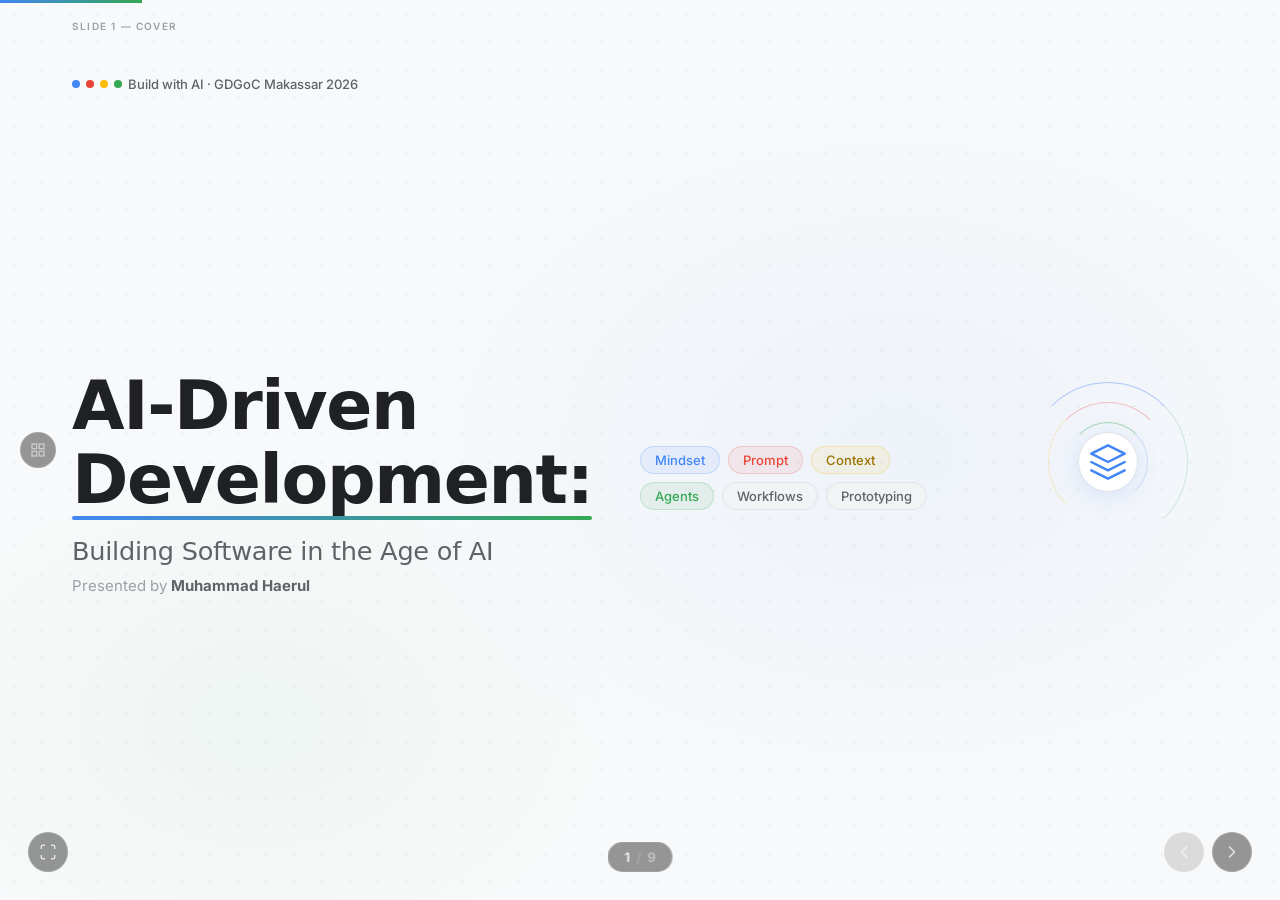
==== index.html @ 2d121dee "slide cover" ====
<!DOCTYPE html>
<html lang="en">
<head>
  <meta charset="UTF-8" />
  <meta name="viewport" content="width=device-width, initial-scale=1.0" />
  <title>AI-Driven Development — GDGoC Makassar 2026</title>
  <link rel="preconnect" href="https://fonts.googleapis.com" />
  <link rel="preconnect" href="https://fonts.gstatic.com" crossorigin />
  <link href="https://fonts.googleapis.com/css2?family=Google+Sans:wght@400;500;700&family=Google+Sans+Display:wght@400;700&family=DM+Mono:wght@400;500&family=Inter:wght@300;400;500;600&display=swap" rel="stylesheet" />
  <link rel="stylesheet" href="styles.css" />
</head>
<body>

  <!-- Progress Bar -->
  <div class="progress-bar" id="progressBar"></div>

  <!-- Slide Counter -->
  <div class="slide-counter" id="slideCounter">
    <span id="currentSlide">1</span>
    <span class="divider">/</span>
    <span id="totalSlides">9</span>
  </div>

  <!-- Navigation Controls -->
  <div class="nav-controls">
    <button class="nav-btn" id="prevBtn" onclick="prevSlide()">
      <svg width="20" height="20" viewBox="0 0 24 24" fill="none" stroke="currentColor" stroke-width="2" stroke-linecap="round" stroke-linejoin="round"><polyline points="15 18 9 12 15 6"></polyline></svg>
    </button>
    <button class="nav-btn" id="nextBtn" onclick="nextSlide()">
      <svg width="20" height="20" viewBox="0 0 24 24" fill="none" stroke="currentColor" stroke-width="2" stroke-linecap="round" stroke-linejoin="round"><polyline points="9 18 15 12 9 6"></polyline></svg>
    </button>
  </div>

  <!-- Fullscreen Button -->
  <button class="fullscreen-btn" id="fullscreenBtn" onclick="toggleFullscreen()">
    <svg width="18" height="18" viewBox="0 0 24 24" fill="none" stroke="currentColor" stroke-width="2"><path d="M8 3H5a2 2 0 0 0-2 2v3m18 0V5a2 2 0 0 0-2-2h-3m0 18h3a2 2 0 0 0 2-2v-3M3 16v3a2 2 0 0 0 2 2h3"/></svg>
  </button>

  <!-- Slides Container -->
  <div class="slides-container" id="slidesContainer">

    <!-- ============================
         SLIDE 1 — COVER
         ============================ -->
    <section class="slide slide-cover active" id="slide-1">
      <div class="slide-label">Slide 1 — Cover</div>
      <div class="cover-bg">
        <div class="cover-dots"></div>
        <div class="cover-gradient"></div>
      </div>
      <div class="slide-content cover-layout">
        <div class="cover-meta">
          <div class="event-badge">
            <span class="gdg-dot dot-blue"></span>
            <span class="gdg-dot dot-red"></span>
            <span class="gdg-dot dot-yellow"></span>
            <span class="gdg-dot dot-green"></span>
            <span class="event-text">Build with AI · GDGoC Makassar 2026</span>
          </div>
        </div>
        <div class="cover-headline">
          <h1 class="cover-title">
            <span class="title-line">AI-Driven</span>
            <span class="title-line accent-underline">Development:</span>
          </h1>
          <h2 class="cover-subtitle">Building Software in the Age of AI</h2>
          <p class="cover-presenter">Presented by <strong>Muhammad Haerul</strong></p>
        </div>
        <div class="cover-tags">
          <span class="tag tag-blue">Mindset</span>
          <span class="tag tag-red">Prompt</span>
          <span class="tag tag-yellow">Context</span>
          <span class="tag tag-green">Agents</span>
          <span class="tag">Workflows</span>
          <span class="tag">Prototyping</span>
        </div>
        <div class="cover-visual">
          <div class="ai-orb">
            <div class="orb-ring ring-1"></div>
            <div class="orb-ring ring-2"></div>
            <div class="orb-ring ring-3"></div>
            <div class="orb-core">
              <svg width="40" height="40" viewBox="0 0 24 24" fill="none"><path d="M12 2L2 7l10 5 10-5-10-5zM2 17l10 5 10-5M2 12l10 5 10-5" stroke="#4285F4" stroke-width="1.5" stroke-linecap="round" stroke-linejoin="round"/></svg>
            </div>
          </div>
        </div>
      </div>
    </section>

    <!-- ============================
         SLIDE 2 — SPEAKER INTRO
         ============================ -->
    <section class="slide slide-speaker" id="slide-2">
      <div class="slide-label">Slide 2 — Speaker Introduction</div>
      <div class="slide-content speaker-layout">
        <div class="speaker-header">
          <div class="speaker-avatar">MH</div>
          <div class="speaker-info">
            <h2 class="speaker-name">Muhammad Haerul</h2>
            <p class="speaker-role">AI Engineer · 4 Years of Experience</p>
            <p class="speaker-edu">B.Sc. Computer Science, Universitas Hasanuddin · 2020</p>
          </div>
        </div>
        <div class="speaker-divider"></div>
        <div class="speaker-sections">
          <div class="speaker-section">
            <h4 class="section-label">Professional Experience</h4>
            <div class="timeline-list">
              <div class="timeline-item">
                <span class="t-year present">Present</span>
                <span class="t-dot" style="background:#34A853"></span>
                <span class="t-role">Co-Founder — <strong>Aksarahub.id</strong></span>
              </div>
              <div class="timeline-item">
                <span class="t-year present">2026</span>
                <span class="t-dot" style="background:#4285F4"></span>
                <span class="t-role">AI Team Lead — <strong>RevoU</strong></span>
              </div>
              <div class="timeline-item">
                <span class="t-year">2025</span>
                <span class="t-dot" style="background:#4285F4"></span>
                <span class="t-role">AI Engineer — <strong>Paper.id</strong></span>
              </div>
              <div class="timeline-item">
                <span class="t-year">2024</span>
                <span class="t-dot" style="background:#4285F4"></span>
                <span class="t-role">Computer Vision Engineer — <strong>Masa Geosciences</strong></span>
              </div>
              <div class="timeline-item">
                <span class="t-year">2023</span>
                <span class="t-dot" style="background:#4285F4"></span>
                <span class="t-role">AI & IoT Engineer — <strong>XL Axiata</strong></span>
              </div>
              <div class="timeline-item">
                <span class="t-year">2022</span>
                <span class="t-dot" style="background:#4285F4"></span>
                <span class="t-role">AI & Software Engineer — <strong>Kementerian Pendidikan dan Teknologi</strong></span>
              </div>
            </div>
          </div>
          <div class="speaker-divider"></div>
          <div class="speaker-section">
            <h4 class="section-label">Honors & Awards</h4>
            <div class="awards-list">
              <div class="award-item"><span class="award-medal gold">🥇</span><span>1st Place · Open The Gate Hackathon 2026</span></div>
              <div class="award-item"><span class="award-medal silver">🥈</span><span>2nd Place · Binar Hackathon 2025</span></div>
              <div class="award-item"><span class="award-medal">🏅</span><span>Top 10 · Healthkathon BPJS 2022</span></div>
              <div class="award-item"><span class="award-medal">🏅</span><span>Top 20 · AI Talent Hub Indonesia 2026</span></div>
            </div>
          </div>
        </div>
      </div>
    </section>

    <!-- ============================
         SLIDE 3 — AGENDA
         ============================ -->
    <section class="slide slide-agenda" id="slide-3">
      <div class="slide-label">Slide 3 — Agenda</div>
      <div class="slide-content agenda-layout">
        <div class="agenda-header">
          <p class="agenda-eyebrow">What we'll cover today</p>
          <h2 class="agenda-title">Agenda</h2>
        </div>
        <div class="agenda-chapters">
          <div class="chapter-item">
            <div class="chapter-num">
              <span class="chap-label">Chapter 1</span>
            </div>
            <div class="chapter-content">
              <h3 class="chapter-title">AI Changed the Software Development Industry!</h3>
            </div>
            <div class="chapter-icon">
              <svg width="24" height="24" viewBox="0 0 24 24" fill="none" stroke="#4285F4" stroke-width="1.5"><circle cx="12" cy="12" r="10"/><path d="M12 8v4l3 3"/></svg>
            </div>
          </div>
          <div class="chapter-item">
            <div class="chapter-num">
              <span class="chap-label">Chapter 2</span>
            </div>
            <div class="chapter-content">
              <h3 class="chapter-title">Prompt and Context Engineering for Developers</h3>
            </div>
            <div class="chapter-icon">
              <svg width="24" height="24" viewBox="0 0 24 24" fill="none" stroke="#EA4335" stroke-width="1.5"><path d="M21 15a2 2 0 0 1-2 2H7l-4 4V5a2 2 0 0 1 2-2h14a2 2 0 0 1 2 2z"/></svg>
            </div>
          </div>
          <div class="chapter-item">
            <div class="chapter-num">
              <span class="chap-label">Chapter 3</span>
            </div>
            <div class="chapter-content">
              <h3 class="chapter-title">Explore AI Applications with Gemini</h3>
            </div>
            <div class="chapter-icon">
              <svg width="24" height="24" viewBox="0 0 24 24" fill="none" stroke="#FBBC04" stroke-width="1.5"><polygon points="12 2 15.09 8.26 22 9.27 17 14.14 18.18 21.02 12 17.77 5.82 21.02 7 14.14 2 9.27 8.91 8.26 12 2"/></svg>
            </div>
          </div>
          <div class="chapter-item">
            <div class="chapter-num">
              <span class="chap-label">Chapter 4</span>
            </div>
            <div class="chapter-content">
              <h3 class="chapter-title">AI-Driven Development with Antigravity</h3>
            </div>
            <div class="chapter-icon">
              <svg width="24" height="24" viewBox="0 0 24 24" fill="none" stroke="#34A853" stroke-width="1.5"><polyline points="22 12 18 12 15 21 9 3 6 12 2 12"/></svg>
            </div>
          </div>
        </div>
        <div class="hands-on-card" style="margin-top: 8px;">
          <div class="hands-on-icon">
            <svg width="20" height="20" viewBox="0 0 24 24" fill="none" stroke="#4285F4" stroke-width="2"><rect x="3" y="3" width="18" height="18" rx="2"/><path d="M9 12l2 2 4-4"/></svg>
          </div>
          <div class="hands-on-content">
            <span class="hands-on-label">Hands-On</span>
            <span class="hands-on-desc">Building a Prototype App with Prompting, Gemini & Antigravity</span>
          </div>
        </div>
      </div>
    </section>

    <!-- ============================
         SLIDE 4 — CHAPTER 1 TITLE
         ============================ -->
    <section class="slide slide-chapter" id="slide-4">
      <div class="slide-label">Slide 4 — Chapter 1</div>
      <div class="chapter-bg">
        <div class="chapter-bg-number">01</div>
      </div>
      <div class="slide-content chapter-layout">
        <div class="chapter-badge">
          <span class="gdg-dot dot-blue"></span> Chapter 1
        </div>
        <h2 class="chapter-heading">AI Changed the<br/>Software Development<br/>Industry!</h2>
        <p class="chapter-desc">"Chapter notes here"</p>
        <div class="chapter-accent-line"></div>
      </div>
    </section>

    <!-- ============================
         SLIDE 6 — CHAPTER 2 TITLE
         ============================ -->
    <section class="slide slide-chapter chapter-red" id="slide-6">
      <div class="slide-label">Slide 6 — Chapter 2</div>
      <div class="chapter-bg">
        <div class="chapter-bg-number">02</div>
      </div>
      <div class="slide-content chapter-layout">
        <div class="chapter-badge" style="color:#EA4335">
          <span class="gdg-dot dot-red"></span> Chapter 2
        </div>
        <h2 class="chapter-heading">Prompt & Context<br/>Engineering for<br/>Developers</h2>
        <p class="chapter-desc">"Chapter notes here"</p>
        <div class="chapter-accent-line" style="background:#EA4335"></div>
      </div>
    </section>

    <!-- ============================
         SLIDE 9 — CHAPTER 3 TITLE
         ============================ -->
    <section class="slide slide-chapter chapter-yellow" id="slide-9">
      <div class="slide-label">Slide 9 — Chapter 3</div>
      <div class="chapter-bg">
        <div class="chapter-bg-number">03</div>
      </div>
      <div class="slide-content chapter-layout">
        <div class="chapter-badge" style="color:#FBBC04">
          <span class="gdg-dot dot-yellow"></span> Chapter 3
        </div>
        <h2 class="chapter-heading">Explore AI Applications<br/>with Gemini</h2>
        <p class="chapter-desc">"Chapter notes here"</p>
        <div class="chapter-accent-line" style="background:#FBBC04"></div>
      </div>
    </section>

    <!-- ============================
         SLIDE 11 — CHAPTER 4 TITLE
         ============================ -->
    <section class="slide slide-chapter chapter-green" id="slide-11">
      <div class="slide-label">Slide 11 — Chapter 4</div>
      <div class="chapter-bg">
        <div class="chapter-bg-number">04</div>
      </div>
      <div class="slide-content chapter-layout">
        <div class="chapter-badge" style="color:#34A853">
          <span class="gdg-dot dot-green"></span> Chapter 4
        </div>
        <h2 class="chapter-heading">AI-Driven Development<br/>with Antigravity</h2>
        <p class="chapter-desc">"Chapter notes here"</p>
        <div class="chapter-accent-line" style="background:#34A853"></div>
      </div>
    </section>

    <!-- ============================
         SLIDE 13 — HANDS-ON
         ============================ -->
    <section class="slide slide-handson" id="slide-13">
      <div class="slide-label">Slide 13 — Hands-On</div>
      <div class="handson-bg"></div>
      <div class="slide-content handson-layout">
        <div class="handson-badge">
          <svg width="18" height="18" viewBox="0 0 24 24" fill="none" stroke="currentColor" stroke-width="2"><rect x="3" y="3" width="18" height="18" rx="2"/><path d="M9 12l2 2 4-4"/></svg>
          Hands-On Session
        </div>
        <h2 class="handson-title">Build a Prototype App<br/>with Prompting, Gemini & Antigravity</h2>
        <p class="handson-subtitle">"Notes here"</p>
        </div>
      </div>
    </section>

    <!-- ============================
         SLIDE 14 — CLOSING
         ============================ -->
    <section class="slide slide-closing" id="slide-14">
      <div class="slide-label">Slide 14 — Closing</div>
      <div class="closing-bg">
        <div class="closing-dots"></div>
      </div>
      <div class="slide-content closing-layout">
        <div class="closing-gdg-dots">
          <span class="gdg-dot dot-blue lg"></span>
          <span class="gdg-dot dot-red lg"></span>
          <span class="gdg-dot dot-yellow lg"></span>
          <span class="gdg-dot dot-green lg"></span>
        </div>
        <h2 class="closing-title">The Future Belongs<br/>to Those Who<br/><em>Direct AI</em></h2>
        <p class="closing-body">Prompt well. Provide context. Build agents. Ship fast.<br/>The best time to become an AI-native developer is now.</p>
        <div class="closing-divider"></div>
        <div class="closing-meta">
          <div class="closing-speaker">
            <div class="speaker-avatar sm">MH</div>
            <div>
              <strong>Muhammad Haerul</strong>
              <span>Co-Founder Aksarahub.id · AI Team Lead RevoU</span>
            </div>
          </div>
          <div class="closing-event">
            <span>Build with AI · GDGoC Makassar 2026</span>
          </div>
        </div>
      </div>
    </section>

  </div><!-- /slides-container -->

  <!-- Slide Map (thumbnail nav) -->
  <div class="slide-map" id="slideMap">
    <button class="map-toggle" onclick="toggleSlideMap()" title="Slide overview">
      <svg width="16" height="16" viewBox="0 0 24 24" fill="none" stroke="currentColor" stroke-width="2"><rect x="3" y="3" width="7" height="7"/><rect x="14" y="3" width="7" height="7"/><rect x="14" y="14" width="7" height="7"/><rect x="3" y="14" width="7" height="7"/></svg>
    </button>
  </div>

  <script src="script.js"></script>
</body>
</html>
---- styles.css ----
/* =============================================
   GOOGLE FONTS FALLBACK
   ============================================= */
@import url('https://fonts.googleapis.com/css2?family=DM+Mono:wght@400;500&family=Inter:wght@300;400;500;600&display=swap');

/* =============================================
   CSS VARIABLES
   ============================================= */
:root {
  /* Neutrals */
  --bg: #F8F9FA;
  --surface: #FFFFFF;
  --text-primary: #202124;
  --text-secondary: #5F6368;
  --text-muted: #9AA0A6;
  --border: #E0E3E7;
  --border-light: #F1F3F4;

  /* GDG Accents */
  --blue: #4285F4;
  --red: #EA4335;
  --yellow: #FBBC04;
  --green: #34A853;

  /* Typography */
  --font-display: 'Google Sans Display', 'Google Sans', system-ui, sans-serif;
  --font-body: 'Inter', system-ui, sans-serif;
  --font-mono: 'DM Mono', 'Fira Code', monospace;

  /* Spacing */
  --slide-pad-x: 72px;
  --slide-pad-y: 56px;

  /* Transitions */
  --ease-out: cubic-bezier(0.16, 1, 0.3, 1);
  --ease-in-out: cubic-bezier(0.4, 0, 0.2, 1);
}

/* =============================================
   RESET & BASE
   ============================================= */
*, *::before, *::after { box-sizing: border-box; margin: 0; padding: 0; }

html, body {
  width: 100%;
  height: 100%;
  overflow: hidden;
  background: #0F0F0F;
  font-family: var(--font-body);
  -webkit-font-smoothing: antialiased;
  -moz-osx-font-smoothing: grayscale;
}

/* =============================================
   PROGRESS BAR
   ============================================= */
.progress-bar {
  position: fixed;
  top: 0; left: 0;
  height: 3px;
  background: linear-gradient(90deg, var(--blue), var(--green));
  z-index: 1000;
  transition: width 0.4s var(--ease-out);
  width: 0%;
}

/* =============================================
   SLIDE COUNTER
   ============================================= */
.slide-counter {
  position: fixed;
  bottom: 28px;
  left: 50%;
  transform: translateX(-50%);
  z-index: 100;
  display: flex;
  align-items: center;
  gap: 6px;
  font-family: var(--font-body);
  font-size: 13px;
  font-weight: 500;
  color: rgba(255,255,255,0.5);
  background: rgba(0,0,0,0.4);
  backdrop-filter: blur(12px);
  padding: 6px 16px;
  border-radius: 100px;
  border: 1px solid rgba(255,255,255,0.08);
}
.slide-counter .divider { opacity: 0.4; }
#currentSlide { color: rgba(255,255,255,0.9); font-weight: 600; }

/* =============================================
   NAV CONTROLS
   ============================================= */
.nav-controls {
  position: fixed;
  bottom: 28px;
  right: 28px;
  z-index: 100;
  display: flex;
  gap: 8px;
}

.nav-btn {
  width: 40px; height: 40px;
  border-radius: 50%;
  border: 1px solid rgba(255,255,255,0.12);
  background: rgba(0,0,0,0.4);
  backdrop-filter: blur(12px);
  color: rgba(255,255,255,0.7);
  cursor: pointer;
  display: flex;
  align-items: center;
  justify-content: center;
  transition: all 0.2s var(--ease-out);
}
.nav-btn:hover {
  background: rgba(255,255,255,0.15);
  color: #fff;
  transform: scale(1.05);
}
.nav-btn:disabled { opacity: 0.3; cursor: not-allowed; }

/* =============================================
   FULLSCREEN BUTTON
   ============================================= */
.fullscreen-btn {
  position: fixed;
  bottom: 28px;
  left: 28px;
  z-index: 100;
  width: 40px; height: 40px;
  border-radius: 50%;
  border: 1px solid rgba(255,255,255,0.12);
  background: rgba(0,0,0,0.4);
  backdrop-filter: blur(12px);
  color: rgba(255,255,255,0.7);
  cursor: pointer;
  display: flex;
  align-items: center;
  justify-content: center;
  transition: all 0.2s var(--ease-out);
}
.fullscreen-btn:hover {
  background: rgba(255,255,255,0.15);
  color: #fff;
}

/* =============================================
   SLIDES CONTAINER
   ============================================= */
.slides-container {
  width: 100vw;
  height: 100vh;
  position: relative;
  overflow: hidden;
}

/* =============================================
   SLIDE BASE
   ============================================= */
.slide {
  position: absolute;
  top: 0; left: 0;
  width: 100%;
  height: 100%;
  background: var(--surface);
  display: flex;
  flex-direction: column;
  overflow: hidden;

  /* Transition states */
  opacity: 0;
  transform: translateX(60px) scale(0.97);
  pointer-events: none;
  transition:
    opacity 0.5s var(--ease-out),
    transform 0.5s var(--ease-out);
}

.slide.active {
  opacity: 1;
  transform: translateX(0) scale(1);
  pointer-events: all;
  z-index: 10;
}

.slide.prev {
  opacity: 0;
  transform: translateX(-60px) scale(0.97);
  z-index: 5;
}

/* =============================================
   SLIDE LABEL
   ============================================= */
.slide-label {
  position: absolute;
  top: 20px; left: var(--slide-pad-x);
  font-size: 10px;
  font-weight: 600;
  letter-spacing: 0.12em;
  text-transform: uppercase;
  color: var(--text-muted);
  font-family: var(--font-body);
  z-index: 20;
}

/* =============================================
   SLIDE CONTENT WRAPPER
   ============================================= */
.slide-content {
  flex: 1;
  padding: var(--slide-pad-y) var(--slide-pad-x);
  padding-top: calc(var(--slide-pad-y) + 24px);
  position: relative;
  z-index: 10;
  display: flex;
  flex-direction: column;
}

/* =============================================
   GDG DOTS
   ============================================= */
.gdg-dot {
  width: 8px; height: 8px;
  border-radius: 50%;
  display: inline-block;
}
.gdg-dot.dot-blue { background: var(--blue); }
.gdg-dot.dot-red { background: var(--red); }
.gdg-dot.dot-yellow { background: var(--yellow); }
.gdg-dot.dot-green { background: var(--green); }
.gdg-dot.lg { width: 14px; height: 14px; }

/* =============================================
   TAGS
   ============================================= */
.tag {
  display: inline-flex;
  align-items: center;
  padding: 5px 14px;
  border-radius: 100px;
  font-size: 13px;
  font-weight: 500;
  font-family: var(--font-body);
  background: var(--border-light);
  color: var(--text-secondary);
  border: 1px solid var(--border);
}
.tag-blue { background: rgba(66,133,244,0.08); color: var(--blue); border-color: rgba(66,133,244,0.2); }
.tag-red  { background: rgba(234,67,53,0.08);  color: var(--red);  border-color: rgba(234,67,53,0.2); }
.tag-yellow { background: rgba(251,188,4,0.08); color: #9A7400; border-color: rgba(251,188,4,0.25); }
.tag-green { background: rgba(52,168,83,0.08); color: var(--green); border-color: rgba(52,168,83,0.2); }

/* =============================================
   EYEBROW TEXT
   ============================================= */
.eyebrow-text {
  font-size: 11px;
  font-weight: 600;
  letter-spacing: 0.12em;
  text-transform: uppercase;
  color: var(--blue);
  font-family: var(--font-body);
  margin-bottom: 10px;
}

/* =============================================
   SLIDE 1 — COVER
   ============================================= */
.slide-cover { background: var(--bg); }

.cover-bg {
  position: absolute;
  inset: 0;
  overflow: hidden;
}

.cover-dots {
  position: absolute;
  inset: 0;
  background-image: radial-gradient(circle, var(--border) 1px, transparent 1px);
  background-size: 28px 28px;
  opacity: 0.6;
}

.cover-gradient {
  position: absolute;
  inset: 0;
  background: radial-gradient(ellipse 60% 60% at 70% 50%, rgba(66,133,244,0.06) 0%, transparent 70%),
              radial-gradient(ellipse 40% 40% at 20% 80%, rgba(52,168,83,0.05) 0%, transparent 70%);
}

.cover-layout {
  flex-direction: row;
  align-items: center;
  justify-content: space-between;
  gap: 48px;
}

.cover-meta {
  position: absolute;
  top: calc(var(--slide-pad-y) + 16px);
  left: var(--slide-pad-x);
}

.event-badge {
  display: inline-flex;
  align-items: center;
  gap: 6px;
  font-size: 13px;
  font-weight: 500;
  color: var(--text-secondary);
}

.cover-headline {
  flex: 1;
  padding-top: 40px;
}

.cover-title {
  font-family: var(--font-display);
  font-size: clamp(42px, 5.5vw, 68px);
  font-weight: 700;
  line-height: 1.08;
  color: var(--text-primary);
  letter-spacing: -0.02em;
  display: flex;
  flex-direction: column;
}

.title-line { display: block; }

.accent-underline {
  position: relative;
  display: inline-block;
}
.accent-underline::after {
  content: '';
  position: absolute;
  bottom: -4px;
  left: 0;
  width: 100%;
  height: 4px;
  background: linear-gradient(90deg, var(--blue), var(--green));
  border-radius: 2px;
}

.cover-subtitle {
  font-family: var(--font-display);
  font-size: clamp(18px, 2vw, 26px);
  font-weight: 400;
  color: var(--text-secondary);
  margin-top: 20px;
  letter-spacing: -0.01em;
}

.cover-presenter {
  font-size: 15px;
  color: var(--text-muted);
  margin-top: 10px;
}
.cover-presenter strong { color: var(--text-secondary); }

.cover-tags {
  display: flex;
  flex-wrap: wrap;
  gap: 8px;
  margin-top: 32px;
}

.cover-visual {
  flex-shrink: 0;
  display: flex;
  align-items: center;
  justify-content: center;
}

/* AI Orb */
.ai-orb {
  position: relative;
  width: 200px;
  height: 200px;
  display: flex;
  align-items: center;
  justify-content: center;
}

.orb-ring {
  position: absolute;
  border-radius: 50%;
  border: 1px solid transparent;
  animation: orbSpin linear infinite;
}
.ring-1 {
  width: 160px; height: 160px;
  border-top-color: rgba(66,133,244,0.4);
  border-right-color: rgba(52,168,83,0.2);
  animation-duration: 8s;
}
.ring-2 {
  width: 120px; height: 120px;
  border-top-color: rgba(234,67,53,0.3);
  border-left-color: rgba(251,188,4,0.2);
  animation-duration: 12s;
  animation-direction: reverse;
}
.ring-3 {
  width: 80px; height: 80px;
  border-top-color: rgba(52,168,83,0.4);
  border-right-color: rgba(66,133,244,0.2);
  animation-duration: 6s;
}

.orb-core {
  width: 60px; height: 60px;
  border-radius: 50%;
  background: white;
  border: 1px solid var(--border);
  box-shadow: 0 4px 24px rgba(66,133,244,0.15);
  display: flex;
  align-items: center;
  justify-content: center;
  z-index: 2;
}

@keyframes orbSpin {
  from { transform: rotate(0deg); }
  to { transform: rotate(360deg); }
}

/* =============================================
   SLIDE 2 — SPEAKER
   ============================================= */
.speaker-layout {
  gap: 0;
}

.speaker-header {
  display: flex;
  align-items: center;
  gap: 20px;
  padding-bottom: 24px;
  padding-top: 8px;
}

.speaker-avatar {
  width: 60px; height: 60px;
  border-radius: 50%;
  background: rgba(66,133,244,0.1);
  color: var(--blue);
  font-family: var(--font-display);
  font-size: 18px;
  font-weight: 700;
  display: flex;
  align-items: center;
  justify-content: center;
  border: 1.5px solid rgba(66,133,244,0.2);
  flex-shrink: 0;
}
.speaker-avatar.sm {
  width: 40px; height: 40px;
  font-size: 13px;
}

.speaker-name {
  font-family: var(--font-display);
  font-size: 30px;
  font-weight: 700;
  color: var(--text-primary);
  letter-spacing: -0.02em;
}

.speaker-role {
  font-size: 14px;
  color: var(--text-secondary);
  margin-top: 3px;
}

.speaker-edu {
  font-size: 13px;
  color: var(--text-muted);
  margin-top: 2px;
}

.speaker-divider {
  height: 1px;
  background: var(--border);
  margin: 0 0 24px;
}

.speaker-sections {
  display: flex;
  flex-direction: column;
  gap: 0;
  flex: 1;
}

.speaker-section {
  padding-bottom: 20px;
}

.section-label {
  font-size: 10px;
  font-weight: 700;
  letter-spacing: 0.12em;
  text-transform: uppercase;
  color: var(--text-muted);
  margin-bottom: 14px;
}

/* Timeline */
.timeline-list { display: flex; flex-direction: column; gap: 8px; }

.timeline-item {
  display: grid;
  grid-template-columns: 72px 14px 1fr;
  align-items: center;
  gap: 12px;
}

.t-year {
  font-size: 12px;
  font-weight: 600;
  color: var(--text-muted);
  font-family: var(--font-mono);
  text-align: right;
}
.t-year.present {
  color: var(--green);
  font-size: 11px;
  text-transform: uppercase;
  letter-spacing: 0.05em;
}

.t-dot {
  width: 8px; height: 8px;
  border-radius: 50%;
  justify-self: center;
}

.t-role {
  font-size: 13.5px;
  color: var(--text-secondary);
}
.t-role strong { color: var(--text-primary); font-weight: 600; }

/* Awards */
.awards-list { display: flex; flex-direction: column; gap: 9px; }

.award-item {
  display: flex;
  align-items: center;
  gap: 10px;
  font-size: 13.5px;
  color: var(--text-secondary);
}

.award-medal { font-size: 16px; flex-shrink: 0; }

/* =============================================
   SLIDE 3 — AGENDA
   ============================================= */
.agenda-layout { gap: 0; }

.agenda-header { margin-bottom: 28px; }

.agenda-eyebrow {
  font-size: 13px;
  color: var(--text-muted);
  margin-bottom: 4px;
}

.agenda-title {
  font-family: var(--font-display);
  font-size: 36px;
  font-weight: 700;
  color: var(--text-primary);
  letter-spacing: -0.02em;
}

.agenda-chapters {
  display: flex;
  flex-direction: column;
  gap: 0;
}

.chapter-item {
  display: grid;
  grid-template-columns: 100px 1fr 40px;
  align-items: center;
  padding: 16px 0;
  border-bottom: 1px solid var(--border);
  gap: 16px;
  transition: background 0.2s;
}
.chapter-item:first-child { border-top: 1px solid var(--border); }

.chap-label {
  font-size: 11px;
  font-weight: 600;
  color: var(--text-muted);
  letter-spacing: 0.05em;
  font-family: var(--font-body);
}

.chapter-title {
  font-family: var(--font-display);
  font-size: clamp(15px, 1.8vw, 20px);
  font-weight: 500;
  color: var(--text-primary);
  letter-spacing: -0.01em;
}

.chapter-icon {
  display: flex;
  align-items: center;
  justify-content: flex-end;
}

.hands-on-card {
  display: flex;
  align-items: center;
  gap: 16px;
  background: var(--bg);
  border: 1px solid var(--border);
  border-radius: 12px;
  padding: 16px 20px;
  margin-top: 28px;
}

.hands-on-icon { flex-shrink: 0; }

.hands-on-content {
  display: flex;
  align-items: center;
  gap: 12px;
  flex-wrap: wrap;
}

.hands-on-label {
  font-size: 14px;
  font-weight: 700;
  color: var(--text-primary);
}

.hands-on-desc {
  font-size: 13.5px;
  color: var(--text-secondary);
}

/* =============================================
   CHAPTER TITLE SLIDES
   ============================================= */
.slide-chapter { background: var(--text-primary); }

.chapter-bg {
  position: absolute;
  inset: 0;
  overflow: hidden;
  pointer-events: none;
}

.chapter-bg-number {
  position: absolute;
  right: -20px;
  bottom: -40px;
  font-family: var(--font-display);
  font-size: 260px;
  font-weight: 700;
  color: rgba(255,255,255,0.04);
  line-height: 1;
  user-select: none;
}

.chapter-layout {
  justify-content: center;
  gap: 20px;
}

.chapter-badge {
  display: inline-flex;
  align-items: center;
  gap: 8px;
  font-size: 12px;
  font-weight: 600;
  letter-spacing: 0.1em;
  text-transform: uppercase;
  color: var(--blue);
  font-family: var(--font-body);
}

.chapter-heading {
  font-family: var(--font-display);
  font-size: clamp(36px, 5vw, 60px);
  font-weight: 700;
  color: #FFFFFF;
  line-height: 1.1;
  letter-spacing: -0.025em;
  max-width: 700px;
}

.chapter-desc {
  font-size: 16px;
  color: rgba(255,255,255,0.5);
  max-width: 520px;
  line-height: 1.6;
  margin-top: 8px;
}

.chapter-accent-line {
  width: 48px;
  height: 4px;
  background: var(--blue);
  border-radius: 2px;
  margin-top: 8px;
}

/* =============================================
   SLIDE 5 — SPLIT
   ============================================= */
.split-layout {
  flex-direction: row;
  align-items: center;
  gap: 60px;
}

.split-left { flex: 1; }
.split-right { flex: 1; }

.split-title {
  font-family: var(--font-display);
  font-size: clamp(28px, 3.5vw, 44px);
  font-weight: 700;
  color: var(--text-primary);
  line-height: 1.15;
  letter-spacing: -0.02em;
  margin-bottom: 16px;
}
.split-title em { font-style: normal; color: var(--blue); }

.split-body {
  font-size: 15px;
  color: var(--text-secondary);
  line-height: 1.7;
  margin-bottom: 28px;
}

.stat-row { display: flex; gap: 32px; }

.stat-block {
  display: flex;
  flex-direction: column;
  gap: 4px;
}

.stat-num {
  font-family: var(--font-display);
  font-size: 40px;
  font-weight: 700;
  line-height: 1;
  letter-spacing: -0.02em;
}

.stat-label {
  font-size: 12px;
  color: var(--text-muted);
  line-height: 1.4;
  max-width: 120px;
}

/* Comparison Card */
.comparison-card {
  background: var(--bg);
  border: 1px solid var(--border);
  border-radius: 16px;
  padding: 28px 24px;
  display: flex;
  gap: 0;
}

.comp-col { flex: 1; }

.comp-label {
  font-size: 11px;
  font-weight: 700;
  letter-spacing: 0.1em;
  text-transform: uppercase;
  margin-bottom: 14px;
}
.comp-label.before { color: var(--text-muted); }
.comp-label.after { color: var(--blue); }

.comp-list {
  list-style: none;
  display: flex;
  flex-direction: column;
  gap: 8px;
}

.comp-list li {
  font-size: 13px;
  color: var(--text-secondary);
  padding: 6px 0;
  border-bottom: 1px solid var(--border);
  line-height: 1.4;
}
.comp-list li:last-child { border-bottom: none; }

.after-list li { color: var(--text-primary); font-weight: 500; }

.comp-divider {
  width: 1px;
  background: var(--border);
  margin: 0 20px;
}

/* =============================================
   SLIDE 7 — PROMPT ENGINEERING
   ============================================= */
.code-layout { gap: 24px; }

.code-header-section { margin-bottom: 4px; }

.section-title {
  font-family: var(--font-display);
  font-size: clamp(26px, 3vw, 40px);
  font-weight: 700;
  color: var(--text-primary);
  line-height: 1.15;
  letter-spacing: -0.02em;
}

.prompt-anatomy {
  display: grid;
  grid-template-columns: 1fr 1fr;
  gap: 24px;
  flex: 1;
  align-items: start;
}

.prompt-parts {
  display: flex;
  flex-direction: column;
  gap: 10px;
}

.prompt-part {
  background: var(--bg);
  border: 1px solid var(--border);
  border-radius: 10px;
  padding: 14px 16px;
  border-left: 3px solid;
  transition: transform 0.2s;
}

.prompt-part[data-color="#4285F4"] { border-left-color: var(--blue); }
.prompt-part[data-color="#EA4335"] { border-left-color: var(--red); }
.prompt-part[data-color="#FBBC04"] { border-left-color: var(--yellow); }
.prompt-part[data-color="#34A853"] { border-left-color: var(--green); }

.part-label {
  font-size: 11px;
  font-weight: 700;
  letter-spacing: 0.1em;
  text-transform: uppercase;
  color: var(--text-muted);
  margin-bottom: 3px;
}

.part-desc {
  font-size: 13px;
  color: var(--text-secondary);
  margin-bottom: 5px;
}

.part-example {
  font-family: var(--font-mono);
  font-size: 11.5px;
  color: var(--text-primary);
  background: rgba(0,0,0,0.04);
  padding: 4px 8px;
  border-radius: 4px;
}

/* Code Block */
.code-block {
  background: #1A1D21;
  border-radius: 12px;
  overflow: hidden;
  border: 1px solid rgba(255,255,255,0.06);
  box-shadow: 0 8px 32px rgba(0,0,0,0.12);
}

.code-chrome {
  display: flex;
  align-items: center;
  gap: 10px;
  padding: 12px 16px;
  background: #13161A;
  border-bottom: 1px solid rgba(255,255,255,0.05);
}

.code-dots {
  display: flex;
  gap: 6px;
}
.code-dots span {
  width: 10px; height: 10px;
  border-radius: 50%;
}
.code-dots span:nth-child(1) { background: var(--red); opacity: 0.7; }
.code-dots span:nth-child(2) { background: var(--yellow); opacity: 0.7; }
.code-dots span:nth-child(3) { background: var(--green); opacity: 0.7; }

.code-filename {
  font-family: var(--font-mono);
  font-size: 12px;
  color: rgba(255,255,255,0.35);
}

.code-content {
  padding: 20px 20px;
  font-family: var(--font-mono);
  font-size: 13px;
  line-height: 1.75;
  white-space: pre;
  overflow: auto;
}

.c-blue { color: #82B8FF; }
.c-red  { color: #FF8A7A; }
.c-yellow { color: #FFD580; }
.c-green { color: #81E9A7; }
.c-muted { color: rgba(255,255,255,0.3); }

/* =============================================
   SLIDE 8 — CONTEXT ENGINEERING
   ============================================= */
.context-layout {
  align-items: center;
  gap: 20px;
}

.context-header { text-align: left; align-self: flex-start; }

.context-diagram {
  position: relative;
  flex: 1;
  display: flex;
  align-items: center;
  justify-content: center;
  width: 100%;
}

.context-center {
  position: relative;
  z-index: 10;
}

.ctx-core {
  width: 90px; height: 90px;
  border-radius: 50%;
  background: var(--surface);
  border: 1.5px solid var(--border);
  box-shadow: 0 4px 20px rgba(66,133,244,0.15);
  display: flex;
  flex-direction: column;
  align-items: center;
  justify-content: center;
  gap: 4px;
  font-size: 12px;
  font-weight: 600;
  color: var(--text-secondary);
  font-family: var(--font-display);
}

.context-items {
  position: absolute;
  inset: 0;
  pointer-events: none;
}

.ctx-item {
  position: absolute;
  top: 50%;
  left: 50%;
}

.ctx-pill {
  font-size: 12px;
  font-weight: 500;
  color: var(--text-secondary);
  background: var(--surface);
  border: 1.5px solid;
  border-radius: 100px;
  padding: 6px 14px;
  white-space: nowrap;
  box-shadow: 0 2px 8px rgba(0,0,0,0.06);
}

/* Positioned pills using transform */
.ctx-item:nth-child(1) { transform: translate(-50%, -200%); }
.ctx-item:nth-child(2) { transform: translate(100%, -160%); }
.ctx-item:nth-child(3) { transform: translate(120%, -10%); }
.ctx-item:nth-child(4) { transform: translate(-50%, 120%); }
.ctx-item:nth-child(5) { transform: translate(-220%, -10%); }
.ctx-item:nth-child(6) { transform: translate(-220%, -160%); }

.context-insight { align-self: flex-start; width: 100%; }

.insight-card {
  display: flex;
  align-items: flex-start;
  gap: 12px;
  background: rgba(66,133,244,0.05);
  border: 1px solid rgba(66,133,244,0.15);
  border-radius: 10px;
  padding: 14px 18px;
}

.insight-card p {
  font-size: 14px;
  color: var(--text-secondary);
  line-height: 1.5;
  font-style: italic;
}

/* =============================================
   SLIDE 10 — BENTO GRID
   ============================================= */
.bento-layout { gap: 20px; }

.bento-header { margin-bottom: 4px; }

.bento-grid {
  display: grid;
  grid-template-columns: repeat(3, 1fr);
  grid-template-rows: auto auto;
  gap: 14px;
  flex: 1;
}

.bento-card {
  background: var(--bg);
  border: 1px solid var(--border);
  border-radius: 14px;
  padding: 22px 20px;
  display: flex;
  flex-direction: column;
  gap: 8px;
  transition: border-color 0.2s, box-shadow 0.2s;
}
.bento-card:hover {
  border-color: var(--accent, var(--border));
  box-shadow: 0 4px 20px rgba(0,0,0,0.06);
}

.bento-large { grid-column: span 2; }
.bento-wide { grid-column: span 2; }

.bento-icon { margin-bottom: 4px; }

.bento-title {
  font-family: var(--font-display);
  font-size: 16px;
  font-weight: 600;
  color: var(--text-primary);
  letter-spacing: -0.01em;
}

.bento-desc {
  font-size: 13px;
  color: var(--text-secondary);
  line-height: 1.5;
}

/* =============================================
   SLIDE 12 — WORKFLOW
   ============================================= */
.workflow-layout { gap: 24px; }

.workflow-header { margin-bottom: 4px; }

.workflow-diagram {
  display: flex;
  align-items: center;
  gap: 0;
  flex: 1;
}

.wf-step {
  flex: 1;
  display: flex;
  flex-direction: column;
  align-items: flex-start;
  gap: 12px;
  padding: 20px 16px;
  background: var(--bg);
  border: 1px solid var(--border);
  border-radius: 14px;
  transition: transform 0.2s;
}

.wf-icon {
  width: 44px; height: 44px;
  border-radius: 12px;
  border: 1.5px solid;
  display: flex;
  align-items: center;
  justify-content: center;
  background: var(--surface);
}

.wf-content { display: flex; flex-direction: column; gap: 5px; }

.wf-num {
  font-family: var(--font-mono);
  font-size: 11px;
  font-weight: 500;
  color: var(--text-muted);
}

.wf-title {
  font-family: var(--font-display);
  font-size: 15px;
  font-weight: 600;
  color: var(--text-primary);
  letter-spacing: -0.01em;
}

.wf-desc {
  font-size: 12.5px;
  color: var(--text-secondary);
  line-height: 1.5;
}

.wf-arrow {
  font-size: 20px;
  color: var(--border);
  padding: 0 12px;
  flex-shrink: 0;
  font-weight: 300;
}

.workflow-loop {
  margin-top: 16px;
  opacity: 0.7;
}

/* =============================================
   SLIDE 13 — HANDS ON
   ============================================= */
.slide-handson { background: var(--text-primary); }

.handson-bg {
  position: absolute;
  inset: 0;
  background-image: radial-gradient(circle, rgba(255,255,255,0.04) 1px, transparent 1px);
  background-size: 24px 24px;
}

.handson-layout {
  justify-content: center;
  gap: 28px;
}

.handson-badge {
  display: inline-flex;
  align-items: center;
  gap: 8px;
  font-size: 12px;
  font-weight: 600;
  letter-spacing: 0.1em;
  text-transform: uppercase;
  color: var(--green);
  background: rgba(52,168,83,0.1);
  border: 1px solid rgba(52,168,83,0.2);
  padding: 6px 14px;
  border-radius: 100px;
  align-self: flex-start;
}

.handson-title {
  font-family: var(--font-display);
  font-size: clamp(32px, 4.5vw, 56px);
  font-weight: 700;
  color: #FFFFFF;
  line-height: 1.1;
  letter-spacing: -0.025em;
}

.handson-subtitle {
  font-size: 17px;
  color: rgba(255,255,255,0.45);
  font-family: var(--font-body);
}

.handson-steps {
  display: flex;
  flex-direction: column;
  gap: 12px;
}

.hs-step {
  display: flex;
  align-items: flex-start;
  gap: 16px;
}

.hs-num {
  width: 28px; height: 28px;
  border-radius: 50%;
  background: rgba(255,255,255,0.08);
  border: 1px solid rgba(255,255,255,0.12);
  color: rgba(255,255,255,0.7);
  font-size: 12px;
  font-weight: 700;
  display: flex;
  align-items: center;
  justify-content: center;
  flex-shrink: 0;
  font-family: var(--font-mono);
}

.hs-text {
  display: flex;
  flex-direction: column;
  gap: 2px;
}
.hs-text strong {
  font-size: 14px;
  font-weight: 600;
  color: rgba(255,255,255,0.9);
}
.hs-text span {
  font-size: 13px;
  color: rgba(255,255,255,0.45);
}

.handson-tech-stack {
  display: flex;
  flex-wrap: wrap;
  gap: 10px;
}

.tech-pill {
  display: inline-flex;
  align-items: center;
  gap: 7px;
  font-size: 13px;
  font-weight: 500;
  color: rgba(255,255,255,0.7);
  background: rgba(255,255,255,0.06);
  border: 1px solid rgba(255,255,255,0.1);
  padding: 7px 14px;
  border-radius: 100px;
}

/* =============================================
   SLIDE 14 — CLOSING
   ============================================= */
.slide-closing { background: var(--surface); }

.closing-bg {
  position: absolute;
  inset: 0;
  overflow: hidden;
}

.closing-dots {
  position: absolute;
  inset: 0;
  background-image: radial-gradient(circle, var(--border) 1px, transparent 1px);
  background-size: 28px 28px;
  opacity: 0.5;
}

.closing-layout {
  justify-content: center;
  gap: 24px;
}

.closing-gdg-dots {
  display: flex;
  gap: 10px;
  margin-bottom: 8px;
}

.closing-title {
  font-family: var(--font-display);
  font-size: clamp(36px, 5vw, 64px);
  font-weight: 700;
  color: var(--text-primary);
  line-height: 1.1;
  letter-spacing: -0.03em;
}
.closing-title em { font-style: normal; color: var(--blue); }

.closing-body {
  font-size: 16px;
  color: var(--text-secondary);
  line-height: 1.7;
  max-width: 560px;
}

.closing-divider {
  width: 100%;
  height: 1px;
  background: var(--border);
}

.closing-meta {
  display: flex;
  align-items: center;
  justify-content: space-between;
  width: 100%;
}

.closing-speaker {
  display: flex;
  align-items: center;
  gap: 12px;
}
.closing-speaker div {
  display: flex;
  flex-direction: column;
  gap: 2px;
}
.closing-speaker strong {
  font-size: 14px;
  font-weight: 600;
  color: var(--text-primary);
}
.closing-speaker span {
  font-size: 12px;
  color: var(--text-muted);
}

.closing-event {
  font-size: 12px;
  color: var(--text-muted);
  font-weight: 500;
}

.closing-footer-tags {
  display: flex;
  gap: 8px;
  flex-wrap: wrap;
}

/* =============================================
   SLIDE MAP (thumbnail nav toggle)
   ============================================= */
.slide-map {
  position: fixed;
  top: 50%;
  left: 20px;
  transform: translateY(-50%);
  z-index: 200;
}

.map-toggle {
  width: 36px; height: 36px;
  border-radius: 50%;
  border: 1px solid rgba(255,255,255,0.12);
  background: rgba(0,0,0,0.4);
  backdrop-filter: blur(12px);
  color: rgba(255,255,255,0.5);
  cursor: pointer;
  display: flex;
  align-items: center;
  justify-content: center;
  transition: all 0.2s;
}
.map-toggle:hover { color: #fff; background: rgba(0,0,0,0.6); }

/* =============================================
   STAGGER REVEAL ANIMATION
   ============================================= */
.slide.active .slide-label { animation: fadeUp 0.4s 0.05s var(--ease-out) both; }
.slide.active .cover-meta { animation: fadeUp 0.5s 0.1s var(--ease-out) both; }
.slide.active .cover-headline { animation: fadeUp 0.6s 0.15s var(--ease-out) both; }
.slide.active .cover-tags { animation: fadeUp 0.5s 0.25s var(--ease-out) both; }
.slide.active .cover-visual { animation: fadeUp 0.7s 0.2s var(--ease-out) both; }
.slide.active .speaker-header { animation: fadeUp 0.5s 0.1s var(--ease-out) both; }
.slide.active .speaker-sections { animation: fadeUp 0.6s 0.2s var(--ease-out) both; }
.slide.active .agenda-header { animation: fadeUp 0.5s 0.1s var(--ease-out) both; }
.slide.active .chapter-item { animation: fadeUp 0.4s var(--ease-out) both; }
.slide.active .chapter-item:nth-child(1) { animation-delay: 0.12s; }
.slide.active .chapter-item:nth-child(2) { animation-delay: 0.18s; }
.slide.active .chapter-item:nth-child(3) { animation-delay: 0.24s; }
.slide.active .chapter-item:nth-child(4) { animation-delay: 0.30s; }
.slide.active .hands-on-card { animation: fadeUp 0.5s 0.38s var(--ease-out) both; }
.slide.active .chapter-badge { animation: fadeUp 0.5s 0.1s var(--ease-out) both; }
.slide.active .chapter-heading { animation: fadeUp 0.6s 0.18s var(--ease-out) both; }
.slide.active .chapter-desc { animation: fadeUp 0.5s 0.28s var(--ease-out) both; }
.slide.active .chapter-accent-line { animation: expandWidth 0.5s 0.38s var(--ease-out) both; }
.slide.active .split-left { animation: fadeUp 0.5s 0.1s var(--ease-out) both; }
.slide.active .split-right { animation: fadeUp 0.6s 0.2s var(--ease-out) both; }
.slide.active .bento-card { animation: fadeUp 0.4s var(--ease-out) both; }
.slide.active .bento-card:nth-child(1) { animation-delay: 0.1s; }
.slide.active .bento-card:nth-child(2) { animation-delay: 0.16s; }
.slide.active .bento-card:nth-child(3) { animation-delay: 0.22s; }
.slide.active .bento-card:nth-child(4) { animation-delay: 0.28s; }
.slide.active .bento-card:nth-child(5) { animation-delay: 0.34s; }
.slide.active .wf-step { animation: fadeUp 0.4s var(--ease-out) both; }
.slide.active .wf-step:nth-child(1) { animation-delay: 0.1s; }
.slide.active .wf-step:nth-child(3) { animation-delay: 0.18s; }
.slide.active .wf-step:nth-child(5) { animation-delay: 0.26s; }
.slide.active .wf-step:nth-child(7) { animation-delay: 0.34s; }
.slide.active .handson-badge { animation: fadeUp 0.4s 0.08s var(--ease-out) both; }
.slide.active .handson-title { animation: fadeUp 0.6s 0.15s var(--ease-out) both; }
.slide.active .handson-subtitle { animation: fadeUp 0.5s 0.22s var(--ease-out) both; }
.slide.active .handson-steps { animation: fadeUp 0.5s 0.3s var(--ease-out) both; }
.slide.active .handson-tech-stack { animation: fadeUp 0.5s 0.38s var(--ease-out) both; }
.slide.active .closing-gdg-dots { animation: fadeUp 0.4s 0.1s var(--ease-out) both; }
.slide.active .closing-title { animation: fadeUp 0.6s 0.18s var(--ease-out) both; }
.slide.active .closing-body { animation: fadeUp 0.5s 0.28s var(--ease-out) both; }
.slide.active .closing-meta { animation: fadeUp 0.5s 0.36s var(--ease-out) both; }
.slide.active .closing-footer-tags { animation: fadeUp 0.5s 0.44s var(--ease-out) both; }
.slide.active .prompt-anatomy { animation: fadeUp 0.6s 0.15s var(--ease-out) both; }
.slide.active .context-header { animation: fadeUp 0.5s 0.1s var(--ease-out) both; }
.slide.active .context-diagram { animation: fadeUp 0.7s 0.2s var(--ease-out) both; }
.slide.active .context-insight { animation: fadeUp 0.5s 0.35s var(--ease-out) both; }

@keyframes fadeUp {
  from { opacity: 0; transform: translateY(20px); }
  to   { opacity: 1; transform: translateY(0); }
}

@keyframes expandWidth {
  from { width: 0; opacity: 0; }
  to   { width: 48px; opacity: 1; }
}

/* =============================================
   RESPONSIVE SCALING
   ============================================= */
@media (max-width: 900px) {
  :root {
    --slide-pad-x: 36px;
    --slide-pad-y: 36px;
  }
  .split-layout { flex-direction: column; gap: 20px; }
  .prompt-anatomy { grid-template-columns: 1fr; }
  .bento-grid { grid-template-columns: 1fr 1fr; }
  .bento-large, .bento-wide { grid-column: span 1; }
  .workflow-diagram { flex-wrap: wrap; }
  .cover-layout { flex-direction: column; }
  .cover-visual { display: none; }
  .chapter-bg-number { font-size: 160px; }
}

@media print {
  .slide { position: relative; opacity: 1 !important; transform: none !important; page-break-after: always; }
  .progress-bar, .slide-counter, .nav-controls, .fullscreen-btn, .slide-map { display: none; }
}
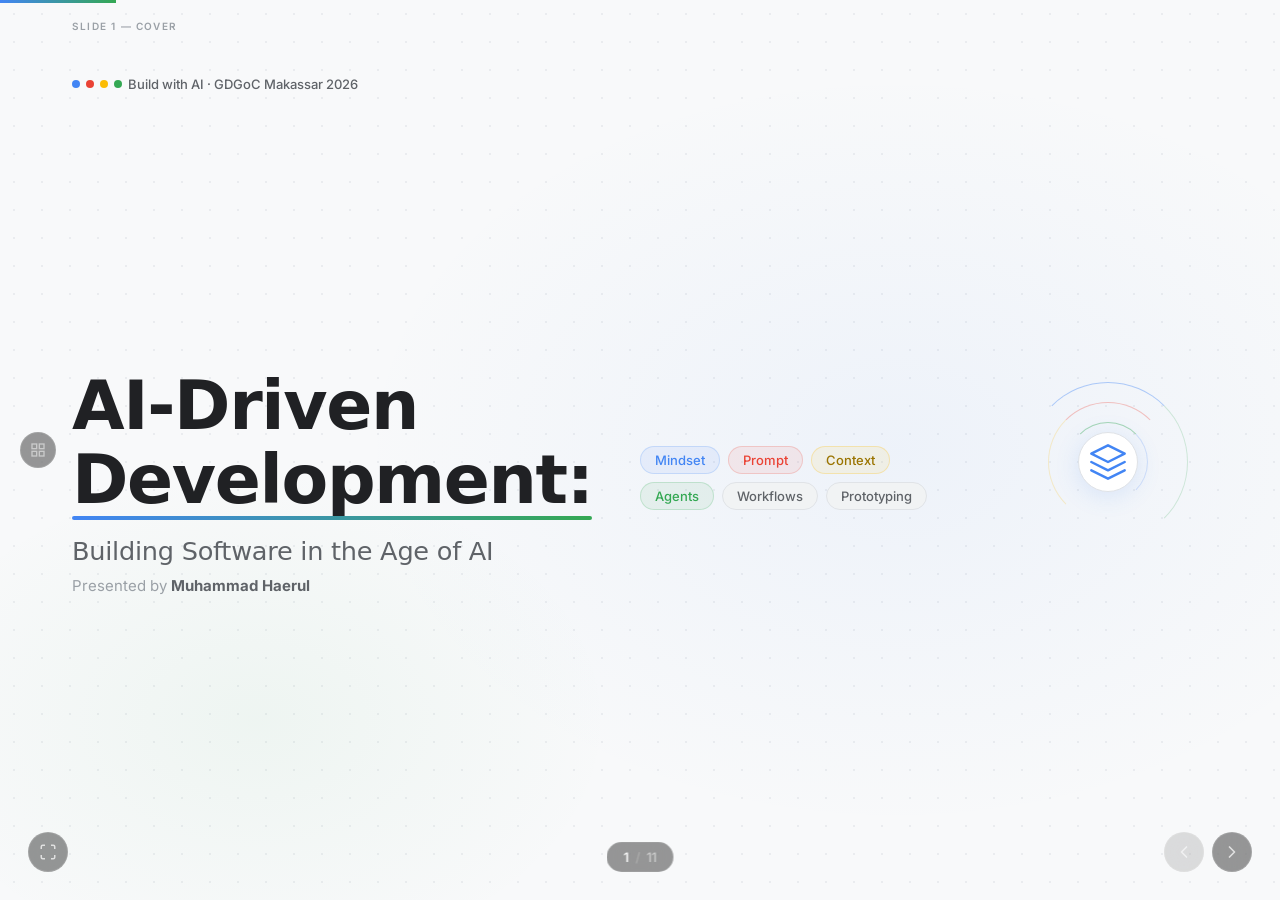
==== commit 6a569dad: "structure slides" ====
--- a/index.html
+++ b/index.html
@@ -221,10 +221,86 @@
     </section>
 
     <!-- ============================
-         SLIDE 4 — CHAPTER 1 TITLE
-         ============================ -->
-    <section class="slide slide-chapter" id="slide-4">
-      <div class="slide-label">Slide 4 — Chapter 1</div>
+         SLIDE 4 — MOST IMPORTANT LANGUAGE (2 steps)
+         ============================ -->
+    <section class="slide slide-reveal" id="slide-4" data-steps="2">
+      <div class="slide-label">Slide 4 — Most Important Language</div>
+
+      <!-- Step 1: Question only -->
+      <div class="reveal-step step-1 active-step">
+        <div class="reveal-bg">
+          <div class="reveal-dot-grid"></div>
+        </div>
+        <div class="slide-content reveal-center">
+          <h2 class="reveal-question">
+            What Is the <br><span class="rq-highlight-blue">Most Important Language</span><br/>in the Age of AI?
+          </h2>
+        </div>
+      </div>
+
+      <!-- Step 2: Question + Answer -->
+      <div class="reveal-step step-2">
+        <div class="reveal-bg">
+          <div class="reveal-dot-grid"></div>
+        </div>
+        <div class="slide-content reveal-center">
+          <h2 class="reveal-question reveal-question-sm">
+            What Is the <span class="rq-highlight-blue">Most Important Language</span> <br>in the Age of AI?
+          </h2>
+          <div class="reveal-answer-block">
+            <div class="reveal-answer-heading">Natural Languages</div>
+            <div class="reveal-langs">
+              <span class="rl-pill">🇺🇸 English</span>
+              <span class="rl-pill">🇨🇳 Mandarin</span>
+              <span class="rl-pill">🇪🇸 Spanish</span>
+              <span class="rl-pill">🇸🇦 Arabic</span>
+              <span class="rl-pill">🇮🇩 Indonesian</span>
+              <span class="rl-pill rl-pill-muted">& more…</span>
+            </div>
+          </div>
+        </div>
+      </div>
+
+    </section>
+
+    <!-- ============================
+         SLIDE 5 — WHY? (2 steps)
+         ============================ -->
+    <section class="slide slide-reveal slide-reveal-dark" id="slide-5" data-steps="2">
+      <div class="slide-label">Slide 5 — Why Natural Language?</div>
+
+      <!-- Step 1: Question only -->
+      <div class="reveal-step step-1 active-step">
+        <div class="reveal-bg reveal-bg-dark">
+          <div class="reveal-grid-lines"></div>
+        </div>
+        <div class="slide-content reveal-center">
+          <h2 class="reveal-question reveal-question-dark">Why?</h2>
+        </div>
+      </div>
+
+      <!-- Step 2: Question + Answer -->
+      <div class="reveal-step step-2">
+        <div class="reveal-bg reveal-bg-dark">
+          <div class="reveal-grid-lines"></div>
+        </div>
+        <div class="slide-content reveal-center">
+          <h2 class="reveal-question reveal-question-dark reveal-question-sm">Why?</h2>
+          <div class="reveal-answer-block reveal-answer-dark">
+            <div class="reveal-answer-heading reveal-answer-heading-dark">
+              Because <span class="rq-highlight-blue-on-dark">AI</span> Has Changed the Way We <span class="rq-highlight-grad">Develop Software</span>!
+            </div>
+          </div>
+        </div>
+      </div>
+
+    </section>
+
+    <!-- ============================
+         SLIDE 6 — CHAPTER 1 TITLE
+         ============================ -->
+    <section class="slide slide-chapter" id="slide-6">
+      <div class="slide-label">Slide 6 — Chapter 1</div>
       <div class="chapter-bg">
         <div class="chapter-bg-number">01</div>
       </div>
@@ -239,10 +315,10 @@
     </section>
 
     <!-- ============================
-         SLIDE 6 — CHAPTER 2 TITLE
-         ============================ -->
-    <section class="slide slide-chapter chapter-red" id="slide-6">
-      <div class="slide-label">Slide 6 — Chapter 2</div>
+         SLIDE 7 — CHAPTER 2 TITLE
+         ============================ -->
+    <section class="slide slide-chapter chapter-red" id="slide-7">
+      <div class="slide-label">Slide 7 — Chapter 2</div>
       <div class="chapter-bg">
         <div class="chapter-bg-number">02</div>
       </div>
@@ -257,10 +333,10 @@
     </section>
 
     <!-- ============================
-         SLIDE 9 — CHAPTER 3 TITLE
-         ============================ -->
-    <section class="slide slide-chapter chapter-yellow" id="slide-9">
-      <div class="slide-label">Slide 9 — Chapter 3</div>
+         SLIDE 8 — CHAPTER 3 TITLE
+         ============================ -->
+    <section class="slide slide-chapter chapter-yellow" id="slide-8">
+      <div class="slide-label">Slide 8 — Chapter 3</div>
       <div class="chapter-bg">
         <div class="chapter-bg-number">03</div>
       </div>
@@ -275,10 +351,10 @@
     </section>
 
     <!-- ============================
-         SLIDE 11 — CHAPTER 4 TITLE
-         ============================ -->
-    <section class="slide slide-chapter chapter-green" id="slide-11">
-      <div class="slide-label">Slide 11 — Chapter 4</div>
+         SLIDE 9 — CHAPTER 4 TITLE
+         ============================ -->
+    <section class="slide slide-chapter chapter-green" id="slide-9">
+      <div class="slide-label">Slide 9 — Chapter 4</div>
       <div class="chapter-bg">
         <div class="chapter-bg-number">04</div>
       </div>
@@ -293,10 +369,10 @@
     </section>
 
     <!-- ============================
-         SLIDE 13 — HANDS-ON
-         ============================ -->
-    <section class="slide slide-handson" id="slide-13">
-      <div class="slide-label">Slide 13 — Hands-On</div>
+         SLIDE 10 — HANDS-ON
+         ============================ -->
+    <section class="slide slide-handson" id="slide-10">
+      <div class="slide-label">Slide 10 — Hands-On</div>
       <div class="handson-bg"></div>
       <div class="slide-content handson-layout">
         <div class="handson-badge">
@@ -305,15 +381,14 @@
         </div>
         <h2 class="handson-title">Build a Prototype App<br/>with Prompting, Gemini & Antigravity</h2>
         <p class="handson-subtitle">"Notes here"</p>
-        </div>
-      </div>
-    </section>
-
-    <!-- ============================
-         SLIDE 14 — CLOSING
-         ============================ -->
-    <section class="slide slide-closing" id="slide-14">
-      <div class="slide-label">Slide 14 — Closing</div>
+      </div>
+    </section>
+
+    <!-- ============================
+         SLIDE 11 — CLOSING
+         ============================ -->
+    <section class="slide slide-closing" id="slide-11">
+      <div class="slide-label">Slide 11 — Closing</div>
       <div class="closing-bg">
         <div class="closing-dots"></div>
       </div>
@@ -325,14 +400,14 @@
           <span class="gdg-dot dot-green lg"></span>
         </div>
         <h2 class="closing-title">The Future Belongs<br/>to Those Who<br/><em>Direct AI</em></h2>
-        <p class="closing-body">Prompt well. Provide context. Build agents. Ship fast.<br/>The best time to become an AI-native developer is now.</p>
+        <p class="closing-body">"Closing notes here"</p>
         <div class="closing-divider"></div>
         <div class="closing-meta">
           <div class="closing-speaker">
             <div class="speaker-avatar sm">MH</div>
             <div>
               <strong>Muhammad Haerul</strong>
-              <span>Co-Founder Aksarahub.id · AI Team Lead RevoU</span>
+              <span>AI Engineer · Co-Founder Aksarahub.id</span>
             </div>
           </div>
           <div class="closing-event">
--- a/styles.css
+++ b/styles.css
@@ -1456,4 +1456,484 @@
 @media print {
   .slide { position: relative; opacity: 1 !important; transform: none !important; page-break-after: always; }
   .progress-bar, .slide-counter, .nav-controls, .fullscreen-btn, .slide-map { display: none; }
+}
+/* =============================================
+   SLIDE 4 — MOST IMPORTANT LANGUAGE
+   ============================================= */
+.slide-lang-question { background: var(--surface); }
+
+.lang-bg {
+  position: absolute;
+  inset: 0;
+  overflow: hidden;
+  pointer-events: none;
+}
+
+.lang-bg-dots {
+  position: absolute;
+  inset: 0;
+  background-image: radial-gradient(circle, var(--border) 1px, transparent 1px);
+  background-size: 32px 32px;
+  opacity: 0.5;
+}
+
+.lang-bg-gradient {
+  position: absolute;
+  inset: 0;
+  background:
+    radial-gradient(ellipse 50% 70% at 0% 50%, rgba(66,133,244,0.05) 0%, transparent 70%),
+    radial-gradient(ellipse 40% 50% at 100% 20%, rgba(52,168,83,0.04) 0%, transparent 70%);
+}
+
+.lang-layout {
+  flex-direction: row;
+  align-items: center;
+  gap: 64px;
+}
+
+.lang-left {
+  flex: 1;
+  display: flex;
+  flex-direction: column;
+  gap: 20px;
+}
+
+.lang-question {
+  font-family: var(--font-display);
+  font-size: clamp(30px, 3.8vw, 50px);
+  font-weight: 700;
+  color: var(--text-primary);
+  line-height: 1.15;
+  letter-spacing: -0.025em;
+}
+
+.lang-highlight {
+  color: var(--blue);
+  position: relative;
+  display: inline-block;
+}
+.lang-highlight::after {
+  content: '';
+  position: absolute;
+  bottom: -3px;
+  left: 0;
+  width: 100%;
+  height: 3px;
+  background: linear-gradient(90deg, var(--blue), var(--green));
+  border-radius: 2px;
+}
+
+.lang-hint {
+  font-size: 15px;
+  color: var(--text-muted);
+  font-style: italic;
+  font-family: var(--font-body);
+}
+
+.lang-right {
+  flex: 1;
+  display: flex;
+  flex-direction: column;
+  gap: 16px;
+}
+
+.lang-answer-label {
+  font-size: 11px;
+  font-weight: 700;
+  letter-spacing: 0.12em;
+  text-transform: uppercase;
+  color: var(--text-muted);
+  font-family: var(--font-body);
+  margin-bottom: 4px;
+}
+
+.lang-grid {
+  display: grid;
+  grid-template-columns: 1fr 1fr;
+  gap: 10px;
+}
+
+.lang-card {
+  background: var(--bg);
+  border: 1px solid var(--border);
+  border-radius: 12px;
+  padding: 14px 16px;
+  display: flex;
+  flex-direction: column;
+  gap: 8px;
+  transition: box-shadow 0.2s, border-color 0.2s;
+}
+.lang-card:hover {
+  border-color: var(--blue);
+  box-shadow: 0 4px 16px rgba(66,133,244,0.08);
+}
+
+.lang-card-featured {
+  border-color: rgba(66,133,244,0.3);
+  background: rgba(66,133,244,0.03);
+}
+
+.lang-card-dots {
+  align-items: center;
+  justify-content: center;
+  background: var(--border-light);
+  border-style: dashed;
+}
+
+.lang-flag {
+  font-size: 22px;
+  line-height: 1;
+}
+
+.lang-name {
+  font-size: 13px;
+  font-weight: 600;
+  color: var(--text-primary);
+  font-family: var(--font-display);
+}
+
+.lang-bar {
+  height: 3px;
+  background: var(--border);
+  border-radius: 2px;
+  overflow: hidden;
+}
+.lang-bar-fill {
+  height: 100%;
+  border-radius: 2px;
+  opacity: 0.7;
+  transition: width 0.8s var(--ease-out);
+}
+
+.lang-more {
+  font-size: 13px;
+  color: var(--text-muted);
+  font-style: italic;
+}
+
+.lang-footnote {
+  font-size: 12.5px;
+  color: var(--text-muted);
+  line-height: 1.5;
+  margin-top: 4px;
+  font-style: italic;
+}
+
+/* =============================================
+   SLIDE 5 — WHY AI CHANGED DEVELOPMENT
+   ============================================= */
+.slide-why { background: var(--text-primary); }
+
+.why-bg {
+  position: absolute;
+  inset: 0;
+  overflow: hidden;
+  pointer-events: none;
+}
+
+.why-grid-lines {
+  position: absolute;
+  inset: 0;
+  background-image:
+    linear-gradient(rgba(255,255,255,0.025) 1px, transparent 1px),
+    linear-gradient(90deg, rgba(255,255,255,0.025) 1px, transparent 1px);
+  background-size: 60px 60px;
+}
+
+.why-layout {
+  justify-content: space-between;
+  gap: 0;
+}
+
+/* Hook */
+.why-hook {
+  display: flex;
+  align-items: flex-start;
+}
+
+.why-question-pill {
+  display: inline-flex;
+  align-items: center;
+  padding: 8px 22px;
+  border-radius: 100px;
+  font-size: 14px;
+  font-weight: 700;
+  letter-spacing: 0.08em;
+  text-transform: uppercase;
+  color: rgba(255,255,255,0.6);
+  border: 1px solid rgba(255,255,255,0.12);
+  background: rgba(255,255,255,0.05);
+  font-family: var(--font-body);
+}
+
+/* Center big statement */
+.why-center {
+  flex: 1;
+  display: flex;
+  flex-direction: column;
+  justify-content: center;
+  gap: 20px;
+}
+
+.why-title {
+  font-family: var(--font-display);
+  font-size: clamp(36px, 5vw, 62px);
+  font-weight: 700;
+  color: #FFFFFF;
+  line-height: 1.1;
+  letter-spacing: -0.03em;
+}
+
+.why-accent {
+  background: linear-gradient(90deg, var(--blue) 0%, var(--green) 100%);
+  -webkit-background-clip: text;
+  -webkit-text-fill-color: transparent;
+  background-clip: text;
+}
+
+.why-accent-bar {
+  width: 56px;
+  height: 4px;
+  border-radius: 2px;
+  background: linear-gradient(90deg, var(--blue), var(--green));
+}
+
+/* Proof points row */
+.why-proofs {
+  display: flex;
+  align-items: center;
+  gap: 0;
+  background: rgba(255,255,255,0.04);
+  border: 1px solid rgba(255,255,255,0.08);
+  border-radius: 16px;
+  padding: 24px 28px;
+}
+
+.why-proof {
+  flex: 1;
+  display: flex;
+  align-items: flex-start;
+  gap: 14px;
+}
+
+.why-proof-icon {
+  width: 44px;
+  height: 44px;
+  border-radius: 12px;
+  border: 1.5px solid rgba(255,255,255,0.1);
+  background: rgba(255,255,255,0.05);
+  display: flex;
+  align-items: center;
+  justify-content: center;
+  color: rgba(255,255,255,0.7);
+  flex-shrink: 0;
+}
+
+.why-proof-text {
+  display: flex;
+  flex-direction: column;
+  gap: 4px;
+}
+.why-proof-text strong {
+  font-size: 14px;
+  font-weight: 600;
+  color: rgba(255,255,255,0.9);
+  font-family: var(--font-display);
+}
+.why-proof-text span {
+  font-size: 12.5px;
+  color: rgba(255,255,255,0.4);
+  line-height: 1.4;
+}
+
+.why-proof-divider {
+  width: 1px;
+  height: 48px;
+  background: rgba(255,255,255,0.08);
+  margin: 0 24px;
+  flex-shrink: 0;
+}
+
+/* =============================================
+   STAGGER ANIMATIONS — NEW SLIDES
+   ============================================= */
+.slide.active .lang-left  { animation: fadeUp 0.5s 0.1s var(--ease-out) both; }
+.slide.active .lang-right { animation: fadeUp 0.6s 0.2s var(--ease-out) both; }
+.slide.active .why-hook   { animation: fadeUp 0.4s 0.05s var(--ease-out) both; }
+.slide.active .why-center { animation: fadeUp 0.6s 0.15s var(--ease-out) both; }
+.slide.active .why-proofs { animation: fadeUp 0.5s 0.3s var(--ease-out) both; }
+
+/* Bar fill animation on active */
+.slide.active .lang-bar-fill {
+  animation: barGrow 0.9s 0.5s var(--ease-out) both;
+}
+
+@keyframes barGrow {
+  from { width: 0 !important; }
+}
+
+
+/* =============================================
+   REVEAL SLIDE SYSTEM (step-based)
+   ============================================= */
+
+/* Light reveal slide */
+.slide-reveal { background: var(--surface); }
+/* Dark reveal slide */
+.slide-reveal-dark { background: var(--text-primary); }
+
+/* Each step fills the slide absolutely */
+.reveal-step {
+  position: absolute;
+  inset: 0;
+  display: flex;
+  flex-direction: column;
+  opacity: 0;
+  pointer-events: none;
+  transition: opacity 0.5s var(--ease-out);
+}
+.reveal-step.active-step {
+  opacity: 1;
+  pointer-events: all;
+}
+
+/* Shared backgrounds */
+.reveal-bg {
+  position: absolute;
+  inset: 0;
+  pointer-events: none;
+}
+.reveal-dot-grid {
+  position: absolute;
+  inset: 0;
+  background-image: radial-gradient(circle, var(--border) 1px, transparent 1px);
+  background-size: 32px 32px;
+  opacity: 0.55;
+}
+.reveal-bg-dark { background: transparent; }
+.reveal-grid-lines {
+  position: absolute;
+  inset: 0;
+  background-image:
+    linear-gradient(rgba(255,255,255,0.025) 1px, transparent 1px),
+    linear-gradient(90deg, rgba(255,255,255,0.025) 1px, transparent 1px);
+  background-size: 60px 60px;
+}
+
+/* Center layout — vertically + horizontally centered */
+.reveal-center {
+  flex: 1;
+  display: flex;
+  flex-direction: column;
+  align-items: center;
+  justify-content: center;
+  text-align: center;
+  gap: 48px;
+  position: relative;
+  z-index: 10;
+}
+
+/* The big question */
+.reveal-question {
+  font-family: var(--font-display);
+  font-size: clamp(32px, 4.5vw, 58px);
+  font-weight: 700;
+  color: var(--text-primary);
+  line-height: 1.15;
+  letter-spacing: -0.025em;
+  max-width: 820px;
+  transition: font-size 0.4s var(--ease-out);
+}
+.reveal-question-dark {
+  color: #ffffff;
+}
+
+/* Smaller version when answer is revealed */
+.reveal-question-sm {
+  font-size: clamp(22px, 2.8vw, 36px);
+  color: var(--text-secondary);
+}
+.reveal-question-dark.reveal-question-sm {
+  color: rgba(255,255,255,0.45);
+}
+
+/* Answer block */
+.reveal-answer-block {
+  display: flex;
+  flex-direction: column;
+  align-items: center;
+  gap: 28px;
+  animation: fadeUp 0.55s 0.05s var(--ease-out) both;
+}
+
+.reveal-answer-heading {
+  font-family: var(--font-display);
+  font-size: clamp(28px, 3.8vw, 52px);
+  font-weight: 700;
+  color: var(--text-primary);
+  letter-spacing: -0.02em;
+  line-height: 1.2;
+}
+.reveal-answer-heading-dark {
+  color: #ffffff;
+}
+
+/* Language pills */
+.reveal-langs {
+  display: flex;
+  flex-wrap: wrap;
+  gap: 10px;
+  justify-content: center;
+}
+
+.rl-pill {
+  display: inline-flex;
+  align-items: center;
+  gap: 6px;
+  padding: 10px 20px;
+  border-radius: 100px;
+  font-size: 15px;
+  font-weight: 500;
+  color: var(--text-primary);
+  background: var(--bg);
+  border: 1.5px solid var(--border);
+  font-family: var(--font-body);
+  animation: fadeUp 0.4s var(--ease-out) both;
+}
+.rl-pill:nth-child(1) { animation-delay: 0.1s; border-color: rgba(66,133,244,0.3); color: var(--blue); background: rgba(66,133,244,0.05); }
+.rl-pill:nth-child(2) { animation-delay: 0.17s; border-color: rgba(234,67,53,0.3); color: var(--red); background: rgba(234,67,53,0.05); }
+.rl-pill:nth-child(3) { animation-delay: 0.24s; border-color: rgba(251,188,4,0.35); color: #9A7400; background: rgba(251,188,4,0.06); }
+.rl-pill:nth-child(4) { animation-delay: 0.31s; border-color: rgba(52,168,83,0.3); color: var(--green); background: rgba(52,168,83,0.05); }
+.rl-pill:nth-child(5) { animation-delay: 0.38s; border-color: rgba(66,133,244,0.2); color: var(--blue); background: rgba(66,133,244,0.04); }
+.rl-pill-muted { color: var(--text-muted) !important; background: var(--border-light) !important; border-color: var(--border) !important; animation-delay: 0.45s !important; }
+
+/* Ensure reveal steps don't animate until the slide is active */
+.slide:not(.active) .reveal-step { transition: none; }
+
+
+/* =============================================
+   REVEAL HIGHLIGHT SPANS
+   ============================================= */
+
+/* Blue highlight — light slides */
+.rq-highlight-blue {
+  color: var(--blue);
+}
+
+/* Green highlight — "AI" on light slides */
+.rq-highlight-green {
+  color: var(--green);
+}
+
+/* Blue highlight — on dark slides */
+.rq-highlight-blue-on-dark {
+  color: #82B8FF;
+}
+
+/* Gradient highlight — "Develop Software" on dark slide */
+.rq-highlight-grad {
+  background: linear-gradient(90deg, var(--blue) 0%, var(--green) 100%);
+  -webkit-background-clip: text;
+  -webkit-text-fill-color: transparent;
+  background-clip: text;
 }
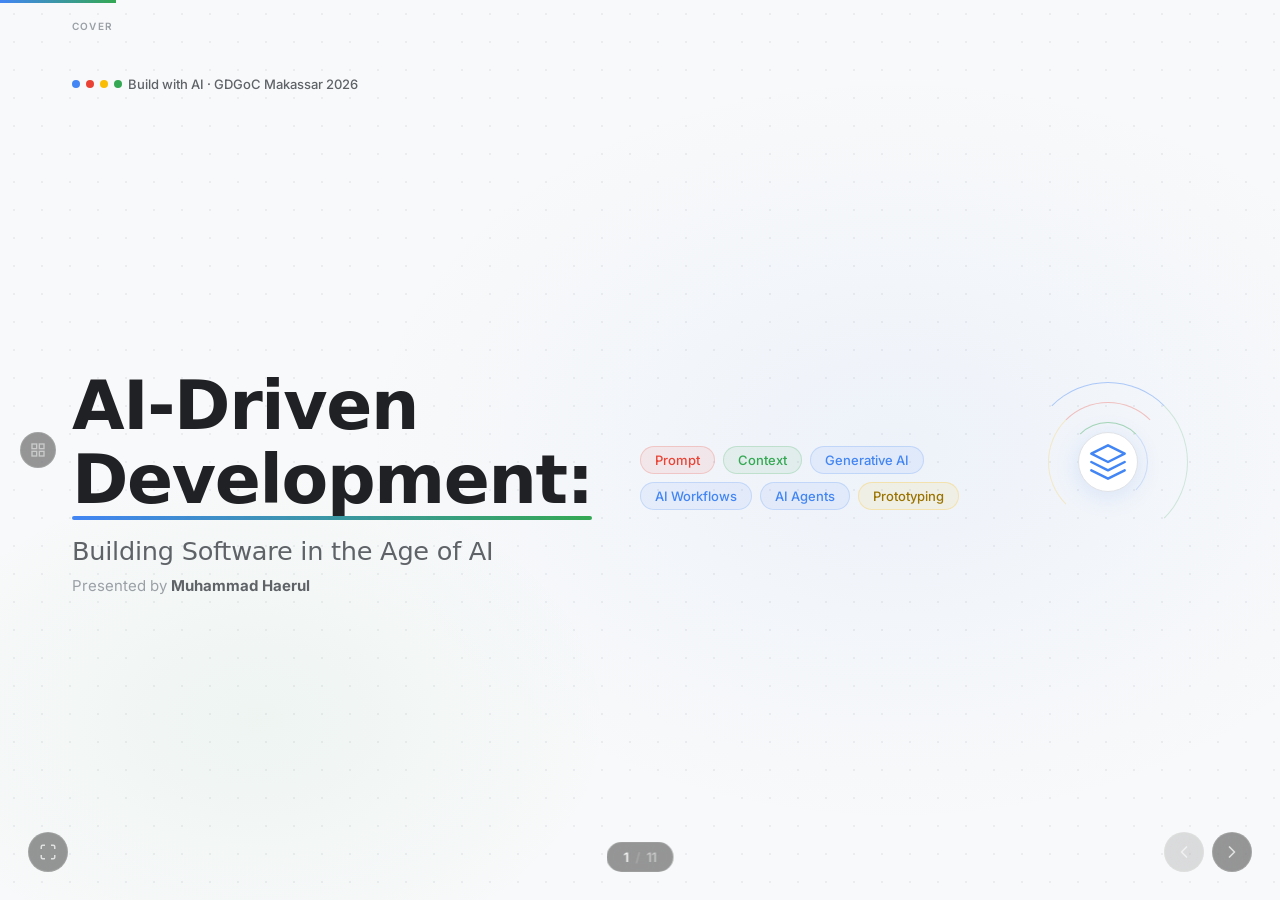
==== commit 495ffe90: "chapter 1" ====
--- a/index.html
+++ b/index.html
@@ -43,7 +43,7 @@
          SLIDE 1 — COVER
          ============================ -->
     <section class="slide slide-cover active" id="slide-1">
-      <div class="slide-label">Slide 1 — Cover</div>
+      <div class="slide-label">Cover</div>
       <div class="cover-bg">
         <div class="cover-dots"></div>
         <div class="cover-gradient"></div>
@@ -67,12 +67,12 @@
           <p class="cover-presenter">Presented by <strong>Muhammad Haerul</strong></p>
         </div>
         <div class="cover-tags">
-          <span class="tag tag-blue">Mindset</span>
           <span class="tag tag-red">Prompt</span>
-          <span class="tag tag-yellow">Context</span>
-          <span class="tag tag-green">Agents</span>
-          <span class="tag">Workflows</span>
-          <span class="tag">Prototyping</span>
+          <span class="tag tag-green">Context</span>
+          <span class="tag tag-blue">Generative AI</span>
+          <span class="tag tag-blue">AI Workflows</span>
+          <span class="tag tag-blue">AI Agents</span>
+          <span class="tag tag-yellow">Prototyping</span>
         </div>
         <div class="cover-visual">
           <div class="ai-orb">
@@ -91,7 +91,7 @@
          SLIDE 2 — SPEAKER INTRO
          ============================ -->
     <section class="slide slide-speaker" id="slide-2">
-      <div class="slide-label">Slide 2 — Speaker Introduction</div>
+      <div class="slide-label">Speaker Introduction</div>
       <div class="slide-content speaker-layout">
         <div class="speaker-header">
           <div class="speaker-avatar">MH</div>
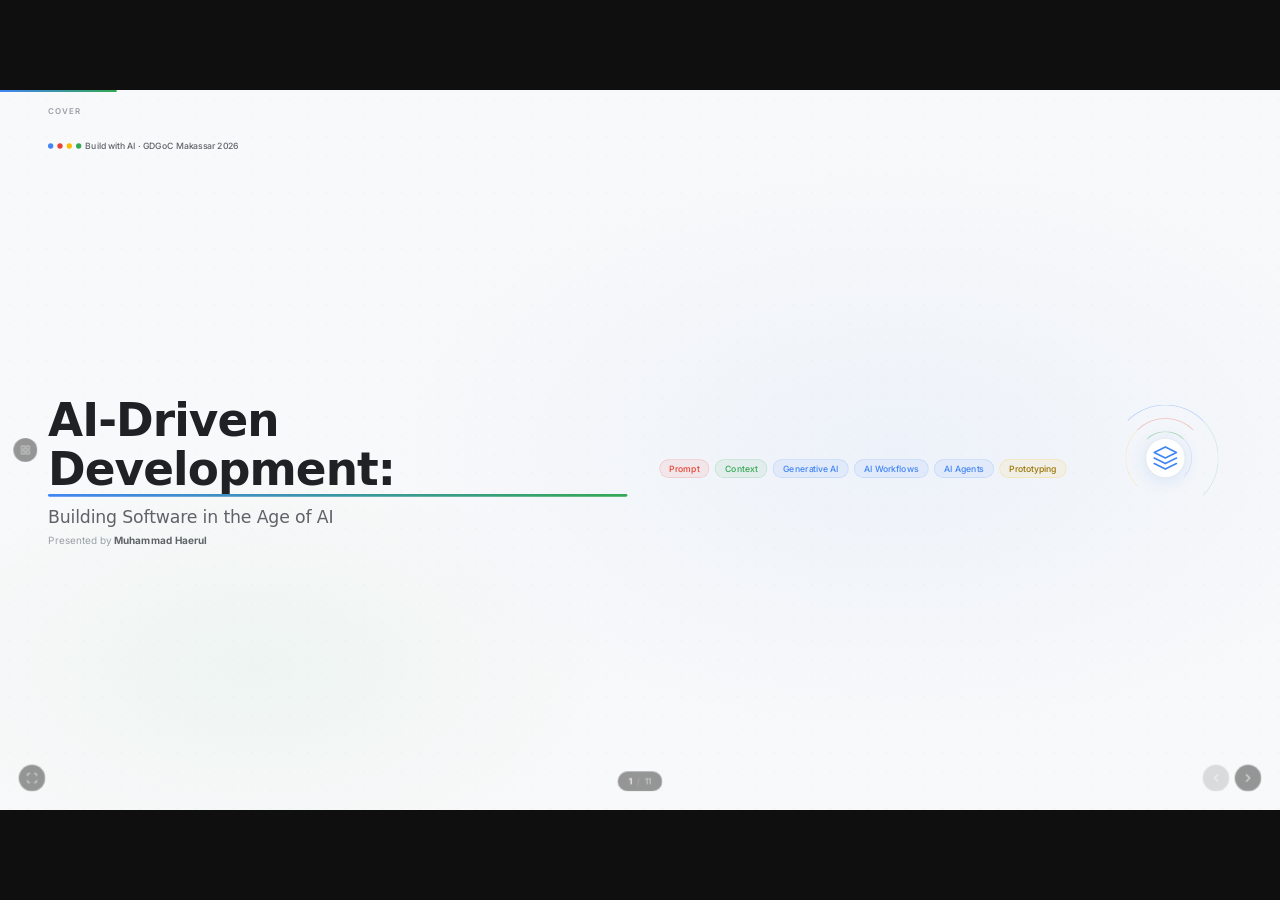
==== commit 8acefdab: "add scaler" ====
--- a/index.html
+++ b/index.html
@@ -11,6 +11,9 @@
 </head>
 <body>
 
+  <!-- Slide Scaler — Fixed 16:9 -->
+  <div class="slide-scaler" id="slideScaler">
+
   <!-- Progress Bar -->
   <div class="progress-bar" id="progressBar"></div>
 
@@ -102,8 +105,8 @@
           </div>
         </div>
         <div class="speaker-divider"></div>
-        <div class="speaker-sections">
-          <div class="speaker-section">
+        <div class="speaker-columns">
+          <div class="speaker-col">
             <h4 class="section-label">Professional Experience</h4>
             <div class="timeline-list">
               <div class="timeline-item">
@@ -138,8 +141,8 @@
               </div>
             </div>
           </div>
-          <div class="speaker-divider"></div>
-          <div class="speaker-section">
+          <div class="speaker-col-divider"></div>
+          <div class="speaker-col">
             <h4 class="section-label">Honors & Awards</h4>
             <div class="awards-list">
               <div class="award-item"><span class="award-medal gold">🥇</span><span>1st Place · Open The Gate Hackathon 2026</span></div>
@@ -288,7 +291,7 @@
           <h2 class="reveal-question reveal-question-dark reveal-question-sm">Why?</h2>
           <div class="reveal-answer-block reveal-answer-dark">
             <div class="reveal-answer-heading reveal-answer-heading-dark">
-              Because <span class="rq-highlight-blue-on-dark">AI</span> Has Changed the Way We <span class="rq-highlight-grad">Develop Software</span>!
+              Because <span class="rq-highlight-blue-on-dark">AI</span> Has Changed the Way We <br><span class="rq-highlight-grad">Develop Software</span>!
             </div>
           </div>
         </div>
@@ -426,6 +429,9 @@
     </button>
   </div>
 
+  </div><!-- /slide-scaler -->
+
+  <script src="scaler.js"></script>
   <script src="script.js"></script>
 </body>
 </html>
--- a/styles.css
+++ b/styles.css
@@ -55,7 +55,7 @@
    PROGRESS BAR
    ============================================= */
 .progress-bar {
-  position: fixed;
+  position: absolute;
   top: 0; left: 0;
   height: 3px;
   background: linear-gradient(90deg, var(--blue), var(--green));
@@ -68,7 +68,7 @@
    SLIDE COUNTER
    ============================================= */
 .slide-counter {
-  position: fixed;
+  position: absolute;
   bottom: 28px;
   left: 50%;
   transform: translateX(-50%);
@@ -93,7 +93,7 @@
    NAV CONTROLS
    ============================================= */
 .nav-controls {
-  position: fixed;
+  position: absolute;
   bottom: 28px;
   right: 28px;
   z-index: 100;
@@ -125,7 +125,7 @@
    FULLSCREEN BUTTON
    ============================================= */
 .fullscreen-btn {
-  position: fixed;
+  position: absolute;
   bottom: 28px;
   left: 28px;
   z-index: 100;
@@ -147,11 +147,26 @@
 }
 
 /* =============================================
+   SLIDE SCALER — FIXED 16:9 ASPECT RATIO
+   ============================================= */
+.slide-scaler {
+  position: fixed;
+  top: 0;
+  left: 0;
+  width: 1920px;
+  height: 1080px;
+  transform-origin: top left;
+  /* transform: scale(...) is set by scaler.js */
+  overflow: hidden;
+  z-index: 1;
+}
+
+/* =============================================
    SLIDES CONTAINER
    ============================================= */
 .slides-container {
-  width: 100vw;
-  height: 100vh;
+  width: 1920px;
+  height: 1080px;
   position: relative;
   overflow: hidden;
 }
@@ -196,8 +211,8 @@
    ============================================= */
 .slide-label {
   position: absolute;
-  top: 20px; left: var(--slide-pad-x);
-  font-size: 10px;
+  top: 24px; left: var(--slide-pad-x);
+  font-size: 12px;
   font-weight: 600;
   letter-spacing: 0.12em;
   text-transform: uppercase;
@@ -321,7 +336,7 @@
 
 .cover-title {
   font-family: var(--font-display);
-  font-size: clamp(42px, 5.5vw, 68px);
+  font-size: 68px;
   font-weight: 700;
   line-height: 1.08;
   color: var(--text-primary);
@@ -349,7 +364,7 @@
 
 .cover-subtitle {
   font-family: var(--font-display);
-  font-size: clamp(18px, 2vw, 26px);
+  font-size: 26px;
   font-weight: 400;
   color: var(--text-secondary);
   margin-top: 20px;
@@ -435,28 +450,29 @@
    ============================================= */
 .speaker-layout {
   gap: 0;
+  justify-content: space-between;
 }
 
 .speaker-header {
   display: flex;
   align-items: center;
-  gap: 20px;
-  padding-bottom: 24px;
-  padding-top: 8px;
+  gap: 28px;
+  padding-bottom: 40px;
+  padding-top: 16px;
 }
 
 .speaker-avatar {
-  width: 60px; height: 60px;
+  width: 80px; height: 80px;
   border-radius: 50%;
   background: rgba(66,133,244,0.1);
   color: var(--blue);
   font-family: var(--font-display);
-  font-size: 18px;
+  font-size: 24px;
   font-weight: 700;
   display: flex;
   align-items: center;
   justify-content: center;
-  border: 1.5px solid rgba(66,133,244,0.2);
+  border: 2px solid rgba(66,133,244,0.2);
   flex-shrink: 0;
 }
 .speaker-avatar.sm {
@@ -466,28 +482,28 @@
 
 .speaker-name {
   font-family: var(--font-display);
-  font-size: 30px;
+  font-size: 42px;
   font-weight: 700;
   color: var(--text-primary);
   letter-spacing: -0.02em;
 }
 
 .speaker-role {
-  font-size: 14px;
+  font-size: 18px;
   color: var(--text-secondary);
+  margin-top: 4px;
+}
+
+.speaker-edu {
+  font-size: 16px;
+  color: var(--text-muted);
   margin-top: 3px;
-}
-
-.speaker-edu {
-  font-size: 13px;
-  color: var(--text-muted);
-  margin-top: 2px;
 }
 
 .speaker-divider {
   height: 1px;
   background: var(--border);
-  margin: 0 0 24px;
+  margin: 0 0 36px;
 }
 
 .speaker-sections {
@@ -495,33 +511,34 @@
   flex-direction: column;
   gap: 0;
   flex: 1;
+  justify-content: flex-start;
 }
 
 .speaker-section {
-  padding-bottom: 20px;
+  padding-bottom: 36px;
 }
 
 .section-label {
-  font-size: 10px;
+  font-size: 14px;
   font-weight: 700;
   letter-spacing: 0.12em;
   text-transform: uppercase;
   color: var(--text-muted);
-  margin-bottom: 14px;
+  margin-bottom: 24px;
 }
 
 /* Timeline */
-.timeline-list { display: flex; flex-direction: column; gap: 8px; }
+.timeline-list { display: flex; flex-direction: column; gap: 20px; }
 
 .timeline-item {
   display: grid;
-  grid-template-columns: 72px 14px 1fr;
-  align-items: center;
-  gap: 12px;
+  grid-template-columns: 90px 14px 1fr;
+  align-items: center;
+  gap: 16px;
 }
 
 .t-year {
-  font-size: 12px;
+  font-size: 15px;
   font-weight: 600;
   color: var(--text-muted);
   font-family: var(--font-mono);
@@ -529,52 +546,52 @@
 }
 .t-year.present {
   color: var(--green);
-  font-size: 11px;
+  font-size: 14px;
   text-transform: uppercase;
   letter-spacing: 0.05em;
 }
 
 .t-dot {
-  width: 8px; height: 8px;
+  width: 10px; height: 10px;
   border-radius: 50%;
   justify-self: center;
 }
 
 .t-role {
-  font-size: 13.5px;
+  font-size: 18px;
   color: var(--text-secondary);
 }
 .t-role strong { color: var(--text-primary); font-weight: 600; }
 
 /* Awards */
-.awards-list { display: flex; flex-direction: column; gap: 9px; }
+.awards-list { display: flex; flex-direction: column; gap: 18px; }
 
 .award-item {
   display: flex;
   align-items: center;
-  gap: 10px;
-  font-size: 13.5px;
+  gap: 14px;
+  font-size: 18px;
   color: var(--text-secondary);
 }
 
-.award-medal { font-size: 16px; flex-shrink: 0; }
+.award-medal { font-size: 22px; flex-shrink: 0; }
 
 /* =============================================
    SLIDE 3 — AGENDA
    ============================================= */
-.agenda-layout { gap: 0; }
-
-.agenda-header { margin-bottom: 28px; }
+.agenda-layout { gap: 0; justify-content: center; }
+
+.agenda-header { margin-bottom: 36px; }
 
 .agenda-eyebrow {
-  font-size: 13px;
+  font-size: 16px;
   color: var(--text-muted);
-  margin-bottom: 4px;
+  margin-bottom: 6px;
 }
 
 .agenda-title {
   font-family: var(--font-display);
-  font-size: 36px;
+  font-size: 48px;
   font-weight: 700;
   color: var(--text-primary);
   letter-spacing: -0.02em;
@@ -588,17 +605,17 @@
 
 .chapter-item {
   display: grid;
-  grid-template-columns: 100px 1fr 40px;
-  align-items: center;
-  padding: 16px 0;
+  grid-template-columns: 120px 1fr 48px;
+  align-items: center;
+  padding: 24px 0;
   border-bottom: 1px solid var(--border);
-  gap: 16px;
+  gap: 20px;
   transition: background 0.2s;
 }
 .chapter-item:first-child { border-top: 1px solid var(--border); }
 
 .chap-label {
-  font-size: 11px;
+  font-size: 14px;
   font-weight: 600;
   color: var(--text-muted);
   letter-spacing: 0.05em;
@@ -607,7 +624,7 @@
 
 .chapter-title {
   font-family: var(--font-display);
-  font-size: clamp(15px, 1.8vw, 20px);
+  font-size: 26px;
   font-weight: 500;
   color: var(--text-primary);
   letter-spacing: -0.01em;
@@ -622,12 +639,12 @@
 .hands-on-card {
   display: flex;
   align-items: center;
-  gap: 16px;
+  gap: 20px;
   background: var(--bg);
   border: 1px solid var(--border);
-  border-radius: 12px;
-  padding: 16px 20px;
-  margin-top: 28px;
+  border-radius: 14px;
+  padding: 20px 24px;
+  margin-top: 36px;
 }
 
 .hands-on-icon { flex-shrink: 0; }
@@ -635,18 +652,18 @@
 .hands-on-content {
   display: flex;
   align-items: center;
-  gap: 12px;
+  gap: 16px;
   flex-wrap: wrap;
 }
 
 .hands-on-label {
-  font-size: 14px;
+  font-size: 17px;
   font-weight: 700;
   color: var(--text-primary);
 }
 
 .hands-on-desc {
-  font-size: 13.5px;
+  font-size: 16px;
   color: var(--text-secondary);
 }
 
@@ -693,7 +710,7 @@
 
 .chapter-heading {
   font-family: var(--font-display);
-  font-size: clamp(36px, 5vw, 60px);
+  font-size: 60px;
   font-weight: 700;
   color: #FFFFFF;
   line-height: 1.1;
@@ -731,7 +748,7 @@
 
 .split-title {
   font-family: var(--font-display);
-  font-size: clamp(28px, 3.5vw, 44px);
+  font-size: 44px;
   font-weight: 700;
   color: var(--text-primary);
   line-height: 1.15;
@@ -825,7 +842,7 @@
 
 .section-title {
   font-family: var(--font-display);
-  font-size: clamp(26px, 3vw, 40px);
+  font-size: 40px;
   font-weight: 700;
   color: var(--text-primary);
   line-height: 1.15;
@@ -1184,7 +1201,7 @@
 
 .handson-title {
   font-family: var(--font-display);
-  font-size: clamp(32px, 4.5vw, 56px);
+  font-size: 56px;
   font-weight: 700;
   color: #FFFFFF;
   line-height: 1.1;
@@ -1290,7 +1307,7 @@
 
 .closing-title {
   font-family: var(--font-display);
-  font-size: clamp(36px, 5vw, 64px);
+  font-size: 64px;
   font-weight: 700;
   color: var(--text-primary);
   line-height: 1.1;
@@ -1453,6 +1470,15 @@
   .chapter-bg-number { font-size: 160px; }
 }
 
+/* =============================================
+   FULLSCREEN — Hide controls, keep counter
+   ============================================= */
+:fullscreen .nav-controls,
+:fullscreen .fullscreen-btn,
+:fullscreen .slide-map {
+  display: none !important;
+}
+
 @media print {
   .slide { position: relative; opacity: 1 !important; transform: none !important; page-break-after: always; }
   .progress-bar, .slide-counter, .nav-controls, .fullscreen-btn, .slide-map { display: none; }
@@ -1500,7 +1526,7 @@
 
 .lang-question {
   font-family: var(--font-display);
-  font-size: clamp(30px, 3.8vw, 50px);
+  font-size: 50px;
   font-weight: 700;
   color: var(--text-primary);
   line-height: 1.15;
@@ -1677,7 +1703,7 @@
 
 .why-title {
   font-family: var(--font-display);
-  font-size: clamp(36px, 5vw, 62px);
+  font-size: 62px;
   font-weight: 700;
   color: #FFFFFF;
   line-height: 1.1;
@@ -1836,7 +1862,7 @@
 /* The big question */
 .reveal-question {
   font-family: var(--font-display);
-  font-size: clamp(32px, 4.5vw, 58px);
+  font-size: 58px;
   font-weight: 700;
   color: var(--text-primary);
   line-height: 1.15;
@@ -1850,7 +1876,7 @@
 
 /* Smaller version when answer is revealed */
 .reveal-question-sm {
-  font-size: clamp(22px, 2.8vw, 36px);
+  font-size: 36px;
   color: var(--text-secondary);
 }
 .reveal-question-dark.reveal-question-sm {
@@ -1868,7 +1894,7 @@
 
 .reveal-answer-heading {
   font-family: var(--font-display);
-  font-size: clamp(28px, 3.8vw, 52px);
+  font-size: 52px;
   font-weight: 700;
   color: var(--text-primary);
   letter-spacing: -0.02em;
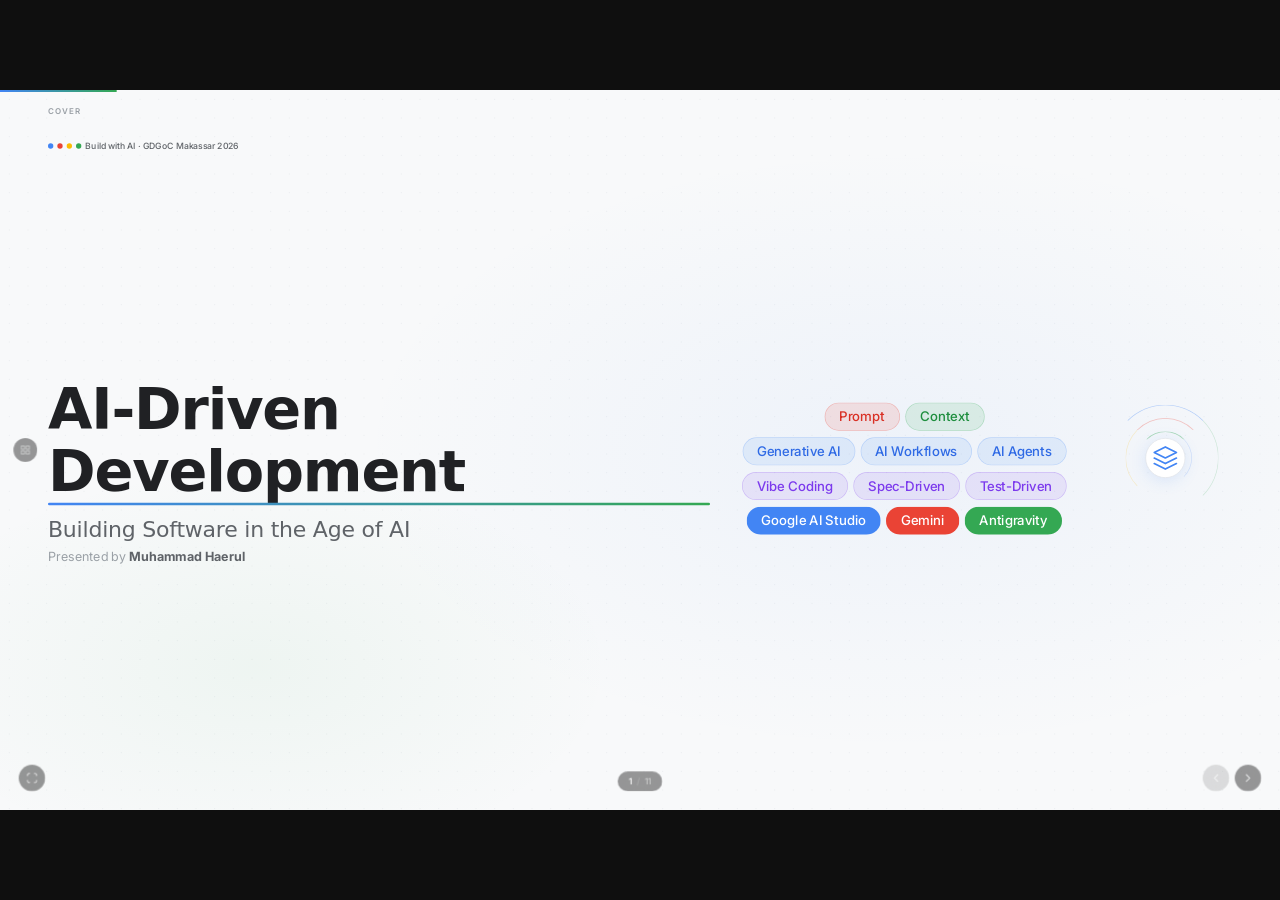
==== commit 31a8ff4b: "improve cover" ====
--- a/index.html
+++ b/index.html
@@ -63,19 +63,31 @@
         </div>
         <div class="cover-headline">
           <h1 class="cover-title">
-            <span class="title-line">AI-Driven</span>
-            <span class="title-line accent-underline">Development:</span>
+            <span class="title-line accent-underline">AI-Driven Development</span>
           </h1>
           <h2 class="cover-subtitle">Building Software in the Age of AI</h2>
           <p class="cover-presenter">Presented by <strong>Muhammad Haerul</strong></p>
         </div>
         <div class="cover-tags">
-          <span class="tag tag-red">Prompt</span>
-          <span class="tag tag-green">Context</span>
-          <span class="tag tag-blue">Generative AI</span>
-          <span class="tag tag-blue">AI Workflows</span>
-          <span class="tag tag-blue">AI Agents</span>
-          <span class="tag tag-yellow">Prototyping</span>
+          <div class="cover-tags-row">
+            <span class="tag tag-red">Prompt</span>
+            <span class="tag tag-green">Context</span>
+          </div>
+          <div class="cover-tags-row">
+            <span class="tag tag-blue">Generative AI</span>
+            <span class="tag tag-blue">AI Workflows</span>
+            <span class="tag tag-blue">AI Agents</span>
+          </div>
+          <div class="cover-tags-row">
+            <span class="tag tag-blue">Vibe Coding</span>
+            <span class="tag tag-blue">Spec-Driven</span>
+            <span class="tag tag-blue">Test-Driven</span>
+          </div>
+          <div class="cover-tags-row">
+            <span class="tag tag-blue tag-google-solid">Google AI Studio</span>
+            <span class="tag tag-blue tag-google-solid">Gemini</span>
+            <span class="tag tag-blue tag-google-solid">Antigravity</span>
+          </div>
         </div>
         <div class="cover-visual">
           <div class="ai-orb">
@@ -96,60 +108,88 @@
     <section class="slide slide-speaker" id="slide-2">
       <div class="slide-label">Speaker Introduction</div>
       <div class="slide-content speaker-layout">
-        <div class="speaker-header">
-          <div class="speaker-avatar">MH</div>
-          <div class="speaker-info">
-            <h2 class="speaker-name">Muhammad Haerul</h2>
-            <p class="speaker-role">AI Engineer · 4 Years of Experience</p>
-            <p class="speaker-edu">B.Sc. Computer Science, Universitas Hasanuddin · 2020</p>
-          </div>
-        </div>
-        <div class="speaker-divider"></div>
-        <div class="speaker-columns">
-          <div class="speaker-col">
-            <h4 class="section-label">Professional Experience</h4>
+        <div class="speaker-main">
+          <div class="speaker-header">
+            <div class="speaker-avatar">MH</div>
+            <div class="speaker-info">
+              <h2 class="speaker-name">Muhammad Haerul</h2>
+              <p class="speaker-role">AI Engineer · 4 Years of Experience</p>
+            </div>
+          </div>
+
+          <div class="speaker-section speaker-education">
+            <h4 class="section-label">Education</h4>
+            <div class="timeline-list education-list">
+              <div class="timeline-item">
+                <span class="t-year">2020</span>
+                <span class="t-dot" style="background:#4285F4"></span>
+                <span class="t-role">Computer Science - Universitas Hasanuddin</span>
+              </div>
+            </div>
+          </div>
+
+          <div class="speaker-section">
+            <h4 class="section-label">Professional Experiences</h4>
             <div class="timeline-list">
               <div class="timeline-item">
                 <span class="t-year present">Present</span>
                 <span class="t-dot" style="background:#34A853"></span>
-                <span class="t-role">Co-Founder — <strong>Aksarahub.id</strong></span>
+                <span class="t-role">Co-Founder <strong>Aksarahub.id</strong></span>
               </div>
               <div class="timeline-item">
                 <span class="t-year present">2026</span>
-                <span class="t-dot" style="background:#4285F4"></span>
-                <span class="t-role">AI Team Lead — <strong>RevoU</strong></span>
+                <span class="t-dot" style="background:#34A853"></span>
+                <span class="t-role">AI Team Lead - <strong>RevoU</strong></span>
               </div>
               <div class="timeline-item">
                 <span class="t-year">2025</span>
                 <span class="t-dot" style="background:#4285F4"></span>
-                <span class="t-role">AI Engineer — <strong>Paper.id</strong></span>
+                <span class="t-role">AI Engineer - <strong>Paper.id</strong></span>
               </div>
               <div class="timeline-item">
                 <span class="t-year">2024</span>
                 <span class="t-dot" style="background:#4285F4"></span>
-                <span class="t-role">Computer Vision Engineer — <strong>Masa Geosciences</strong></span>
+                <span class="t-role">Computer Vision Engineer - <strong>Masa Geosciences</strong></span>
               </div>
               <div class="timeline-item">
                 <span class="t-year">2023</span>
                 <span class="t-dot" style="background:#4285F4"></span>
-                <span class="t-role">AI & IoT Engineer — <strong>XL Axiata</strong></span>
+                <span class="t-role">AI & IoT Engineer - <strong>XL Axiata</strong></span>
               </div>
               <div class="timeline-item">
                 <span class="t-year">2022</span>
                 <span class="t-dot" style="background:#4285F4"></span>
-                <span class="t-role">AI & Software Engineer — <strong>Kementerian Pendidikan dan Teknologi</strong></span>
-              </div>
-            </div>
-          </div>
-          <div class="speaker-col-divider"></div>
-          <div class="speaker-col">
-            <h4 class="section-label">Honors & Awards</h4>
+                <span class="t-role">AI & Software Engineer - <strong>Kementerian Pendidikan dan Teknologi</strong></span>
+              </div>
+            </div>
+          </div>
+
+          <div class="speaker-section speaker-awards">
+            <h4 class="section-label">Honor & Awards</h4>
             <div class="awards-list">
-              <div class="award-item"><span class="award-medal gold">🥇</span><span>1st Place · Open The Gate Hackathon 2026</span></div>
-              <div class="award-item"><span class="award-medal silver">🥈</span><span>2nd Place · Binar Hackathon 2025</span></div>
-              <div class="award-item"><span class="award-medal">🏅</span><span>Top 10 · Healthkathon BPJS 2022</span></div>
-              <div class="award-item"><span class="award-medal">🏅</span><span>Top 20 · AI Talent Hub Indonesia 2026</span></div>
-            </div>
+              <div class="award-item"><span class="award-medal gold">🥇</span><span>1st Winner of Open The Gate Hackathon 2026</span></div>
+              <div class="award-item"><span class="award-medal silver">🥈</span><span>2nd Place Winner of Binar Hackathon 2025</span></div>
+              <div class="award-item"><span class="award-medal">🏅</span><span>Top 10 Healthkathon BPJS 2022</span></div>
+              <div class="award-item"><span class="award-medal">🏅</span><span>Top 20 AI Talent Hub Indonesia 2026</span></div>
+            </div>
+          </div>
+        </div>
+
+        <div class="speaker-gallery">
+          <div class="gallery-photo gallery-photo-hero">
+            <img src="https://images.unsplash.com/photo-1516321318423-f06f85e504b3?auto=format&fit=crop&w=1200&q=80" alt="Working on a laptop" />
+          </div>
+          <div class="gallery-photo">
+            <img src="https://images.unsplash.com/photo-1498050108023-c5249f4df085?auto=format&fit=crop&w=900&q=80" alt="Developer desk setup" />
+          </div>
+          <div class="gallery-photo">
+            <img src="https://images.unsplash.com/photo-1522071820081-009f0129c71c?auto=format&fit=crop&w=1200&q=80" alt="Team discussion" />
+          </div>
+          <div class="gallery-photo">
+            <img src="https://images.unsplash.com/photo-1517180102446-f3ece451e9d8?auto=format&fit=crop&w=900&q=80" alt="Code review" />
+          </div>
+          <div class="gallery-photo">
+            <img src="https://images.unsplash.com/photo-1504384308090-c894fdcc538d?auto=format&fit=crop&w=900&q=80" alt="Presentation in progress" />
           </div>
         </div>
       </div>
--- a/styles.css
+++ b/styles.css
@@ -336,7 +336,7 @@
 
 .cover-title {
   font-family: var(--font-display);
-  font-size: 68px;
+  font-size: 86px;
   font-weight: 700;
   line-height: 1.08;
   color: var(--text-primary);
@@ -364,7 +364,7 @@
 
 .cover-subtitle {
   font-family: var(--font-display);
-  font-size: 26px;
+  font-size: 33px;
   font-weight: 400;
   color: var(--text-secondary);
   margin-top: 20px;
@@ -372,7 +372,7 @@
 }
 
 .cover-presenter {
-  font-size: 15px;
+  font-size: 19px;
   color: var(--text-muted);
   margin-top: 10px;
 }
@@ -380,9 +380,63 @@
 
 .cover-tags {
   display: flex;
+  flex-direction: column;
+  align-items: center;
+  gap: 10px;
+  margin-top: 32px;
+}
+
+.cover-tags-row {
+  display: flex;
+  justify-content: center;
   flex-wrap: wrap;
   gap: 8px;
-  margin-top: 32px;
+}
+
+.cover-tags .tag {
+  padding: 8px 21px;
+  font-size: 20px;
+}
+
+.cover-tags-row:nth-child(1) .tag-red {
+  background: rgba(234, 67, 53, 0.12);
+  color: #D93025;
+  border-color: rgba(234, 67, 53, 0.28);
+}
+
+.cover-tags-row:nth-child(1) .tag-green {
+  background: rgba(52, 168, 83, 0.12);
+  color: #1E8E3E;
+  border-color: rgba(52, 168, 83, 0.28);
+}
+
+.cover-tags-row:nth-child(2) .tag {
+  background: rgba(66, 133, 244, 0.10);
+  color: #2F6AE5;
+  border-color: rgba(66, 133, 244, 0.24);
+}
+
+.cover-tags-row:nth-child(3) .tag {
+  background: rgba(124, 58, 237, 0.10);
+  color: #7C3AED;
+  border-color: rgba(124, 58, 237, 0.24);
+}
+
+.cover-tags .tag-google-solid {
+  color: #FFFFFF;
+  border-color: transparent;
+}
+
+.cover-tags-row:nth-child(4) .tag-google-solid:nth-child(1) {
+  background: var(--blue);
+}
+
+.cover-tags-row:nth-child(4) .tag-google-solid:nth-child(2) {
+  background: var(--red);
+}
+
+.cover-tags-row:nth-child(4) .tag-google-solid:nth-child(3) {
+  background: var(--green);
 }
 
 .cover-visual {
@@ -449,15 +503,23 @@
    SLIDE 2 — SPEAKER
    ============================================= */
 .speaker-layout {
-  gap: 0;
-  justify-content: space-between;
+  display: grid;
+  grid-template-columns: minmax(0, 1.25fr) minmax(300px, 0.75fr);
+  gap: 28px;
+  align-items: start;
+}
+
+.speaker-main {
+  min-width: 0;
+  display: flex;
+  flex-direction: column;
 }
 
 .speaker-header {
   display: flex;
   align-items: center;
   gap: 28px;
-  padding-bottom: 40px;
+  padding-bottom: 28px;
   padding-top: 16px;
 }
 
@@ -501,21 +563,71 @@
 }
 
 .speaker-divider {
-  height: 1px;
-  background: var(--border);
-  margin: 0 0 36px;
-}
-
-.speaker-sections {
-  display: flex;
-  flex-direction: column;
-  gap: 0;
-  flex: 1;
-  justify-content: flex-start;
+  display: none;
 }
 
 .speaker-section {
-  padding-bottom: 36px;
+  padding-bottom: 32px;
+}
+
+.speaker-education {
+  padding-bottom: 28px;
+}
+
+.education-list {
+  max-width: 760px;
+}
+
+.speaker-gallery {
+  display: grid;
+  grid-template-columns: repeat(2, minmax(0, 1fr));
+  gap: 10px;
+  align-items: start;
+  align-self: start;
+  padding: 10px;
+  margin-top: 10px;
+  max-width: 500px;
+  justify-self: end;
+  border: 1px solid var(--border-light);
+  border-radius: 28px;
+  background: linear-gradient(180deg, rgba(66,133,244,0.03), rgba(52,168,83,0.02));
+  box-shadow: 0 14px 34px rgba(32,33,36,0.05);
+}
+
+.gallery-photo {
+  position: relative;
+  overflow: hidden;
+  border-radius: 16px;
+  min-height: 102px;
+  background: linear-gradient(135deg, rgba(66,133,244,0.08), rgba(52,168,83,0.08));
+  box-shadow: 0 8px 18px rgba(32,33,36,0.08);
+}
+
+.gallery-photo::after {
+  content: '';
+  position: absolute;
+  inset: 0;
+  background: linear-gradient(180deg, rgba(15,15,15,0.02) 0%, rgba(15,15,15,0.24) 100%);
+  pointer-events: none;
+}
+
+.gallery-photo img {
+  width: 100%;
+  height: 100%;
+  object-fit: cover;
+  display: block;
+  transform: scale(1.01);
+}
+
+.speaker-gallery .gallery-photo:nth-child(1) img { object-position: center top; }
+.speaker-gallery .gallery-photo:nth-child(2) img { object-position: center center; }
+.speaker-gallery .gallery-photo:nth-child(3) img { object-position: center 35%; }
+.speaker-gallery .gallery-photo:nth-child(4) img { object-position: center 25%; }
+.speaker-gallery .gallery-photo:nth-child(5) img { object-position: center 40%; }
+
+.gallery-photo-hero {
+  grid-row: span 2;
+  min-height: 216px;
 }
 
 .section-label {
